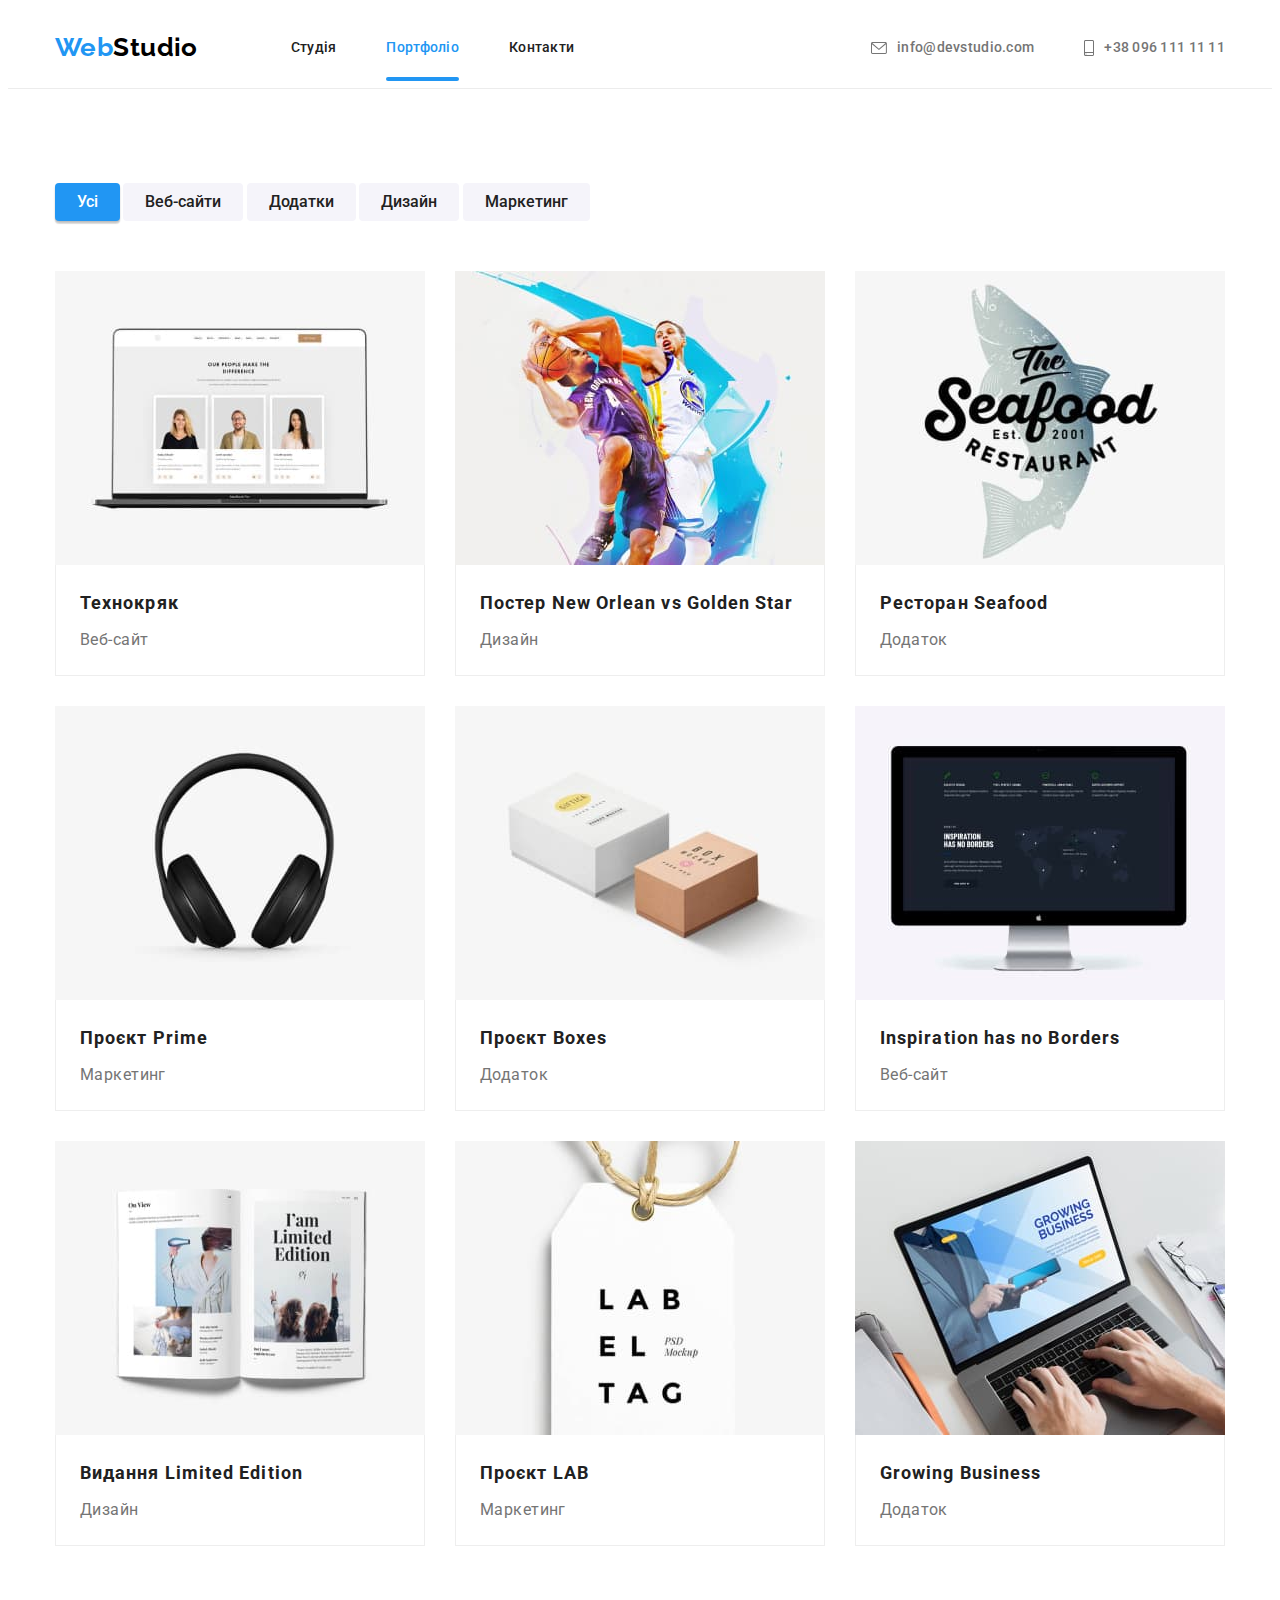
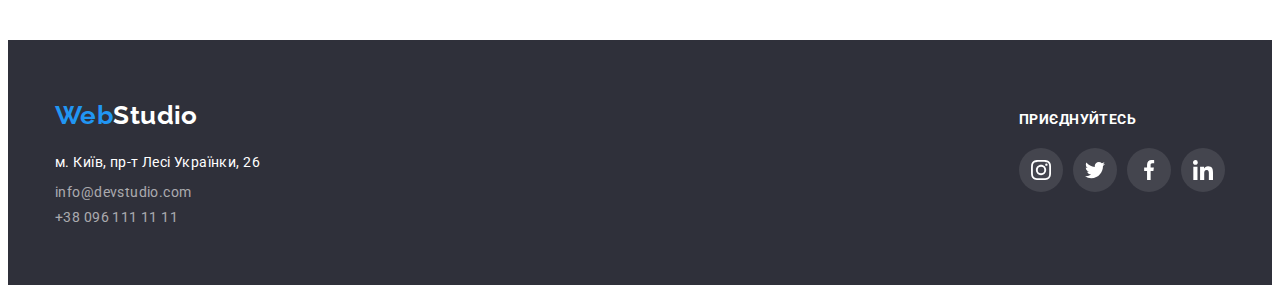
==== portfolio.html @ 9728b82c "створив репозиторій 7" ====
<!DOCTYPE html>
<html lang="uk">
  <head>
    <meta charset="UTF-8" />
    <meta http-equiv="X-UA-Compatible" content="IE=edge" />
    <meta name="viewport" content="width=device-width, initial-scale=1.0" />
    <title lang="en">WebStudio</title>

    <!-- font family -->

    <link rel="preconnect" href="https://fonts.googleapis.com" />
    <link rel="preconnect" href="https://fonts.gstatic.com" crossorigin />
    <link
      href="https://fonts.googleapis.com/css2?family=Raleway:wght@700&family=Roboto:wght@400;500;700;900&display=swap"
      rel="stylesheet"
    />

    <!-- modern-normalize.css -->

    <link
      rel="stylesheet"
      href="https://cdnjs.cloudflare.com/ajax/libs/modern-normalize/1.1.0/modern-normalize.min.css"
      integrity="sha512-wpPYUAdjBVSE4KJnH1VR1HeZfpl1ub8YT/NKx4PuQ5NmX2tKuGu6U/JRp5y+Y8XG2tV+wKQpNHVUX03MfMFn9Q=="
      crossorigin="anonymous"
      referrerpolicy="no-referrer"
    />

    <!-- styles css -->

    <link rel="stylesheet" href="./css/styles.css" />
  </head>
  <body>
    <!-- header -->

    <header class="header">
      <div class="container">
        <nav class="nav">
          <a class="link logo" lang="en" href="./index.html"
            ><span class="part-logo">Web</span>Studio</a
          >
          <ul class="list nav-list">
            <li class="nav-item">
              <a class="link nav-link" href="./index.html">Студія</a>
            </li>
            <li class="nav-item">
              <a class="link nav-link active" href="./portfolio.html"
                >Портфоліо</a
              >
            </li>
            <li class="nav-item">
              <a class="link nav-link" href="">Контакти</a>
            </li>
          </ul>
        </nav>
        <ul class="list header-list">
          <li class="header-item">
            <a
              class="link header-link"
              lang="en"
              href="mailto:info@devstudio.com"
            >
              <svg class="header-icon" width="16" height="12">
                <use href="./images/icons.svg#envelope"></use>
              </svg>
              info@devstudio.com</a
            >
          </li>
          <li class="header-item">
            <a class="link header-link" href="tel:+380961111111">
              <svg class="header-icon" width="10" height="16">
                <use href="./images/icons.svg#smartphone"></use>
              </svg>
              +38 096 111 11 11</a
            >
          </li>
        </ul>
      </div>
    </header>

    <!-- main -->

    <main class="portfolio-main">
      <!-- gallery-->

      <section class="gallery section">
        <div class="container">
          <h1 hidden class="visually-hidden">Портфоліо</h1>
          <ul class="list gallery-pagination">
            <li class="pagination-item">
              <button class="pagination-btn active" type="button">Усі</button>
            </li>
            <li class="pagination-item">
              <button class="pagination-btn" type="button">Веб-сайти</button>
            </li>
            <li class="pagination-item">
              <button class="pagination-btn" type="button">Додатки</button>
            </li>
            <li class="pagination-item">
              <button class="pagination-btn" type="button">Дизайн</button>
            </li>
            <li class="pagination-item">
              <button class="pagination-btn" type="button">Маркетинг</button>
            </li>
          </ul>

          <!-- gallery-list -->

          <ul class="list gallery-list">
            <li class="gallery-item">
              <a class="link gallery-link" href="">
                <div class="img-thumb">
                  <img
                    class="gallery-img"
                    src="./images/portfolio/texno.jpg"
                    alt="вімкнений ноутбук"
                    width="370"
                    height="295"
                  />
                  <p class="item-text-description">
                    Ресурс пропонує комплексні пропозиції з різним рівнем
                    функціоналу та сервісів. Все це дозволить відвідувачу
                    отримати вичерпні відомості про компанію чи приватну особу.
                  </p>
                </div>
                <div class="gallery-project-name">
                  <h2 class="gallery-title">Технокряк</h2>
                  <p class="gallery-text">Веб-сайт</p>
                </div>
              </a>
            </li>
            <li class="gallery-item">
              <a class="link gallery-link" href="">
                <div class="img-thumb">
                  <img
                    class="gallery-img"
                    src="./images/portfolio/poster.jpg"
                    alt="два баскетболісти борються за мяч"
                    width="370"
                    height="295"
                  />
                  <p class="item-text-description">
                    Ресурс пропонує комплексні пропозиції з різним рівнем
                    функціоналу та сервісів. Все це дозволить відвідувачу
                    отримати вичерпні відомості про компанію чи приватну особу.
                  </p>
                </div>
                <div class="gallery-project-name">
                  <h2 class="gallery-title">
                    Постер New Orlean vs Golden Star
                  </h2>
                  <p class="gallery-text">Дизайн</p>
                </div>
              </a>
            </li>
            <li class="gallery-item">
              <a class="link gallery-link" href="">
                <div class="img-thumb">
                  <img
                    class="gallery-img"
                    src="./images/portfolio/seafood.jpg"
                    alt="логотип рибного ресторану"
                    width="370"
                    height="295"
                  />
                  <p class="item-text-description">
                    Ресурс пропонує комплексні пропозиції з різним рівнем
                    функціоналу та сервісів. Все це дозволить відвідувачу
                    отримати вичерпні відомості про компанію чи приватну особу.
                  </p>
                </div>
                <div class="gallery-project-name">
                  <h2 class="gallery-title">Ресторан Seafood</h2>
                  <p class="gallery-text">Додаток</p>
                </div>
              </a>
            </li>
            <li class="gallery-item">
              <a class="link gallery-link" href="">
                <div class="img-thumb">
                  <img
                    class="gallery-img"
                    src="./images/portfolio/prime.jpg"
                    alt="чорні навушники"
                    width="370"
                    height="295"
                  />
                  <p class="item-text-description">
                    Ресурс пропонує комплексні пропозиції з різним рівнем
                    функціоналу та сервісів. Все це дозволить відвідувачу
                    отримати вичерпні відомості про компанію чи приватну особу.
                  </p>
                </div>
                <div class="gallery-project-name">
                  <h2 class="gallery-title">Проєкт Prime</h2>
                  <p class="gallery-text">Маркетинг</p>
                </div>
              </a>
            </li>
            <li class="gallery-item">
              <a class="link gallery-link" href=""
                ><div class="img-thumb">
                  <img
                    class="gallery-img"
                    src="./images/portfolio/boxes.jpg"
                    alt="дві картонні коробки білого та коричневого кольорів"
                    width="370"
                    height="295"
                  />
                  <p class="item-text-description">
                    Ресурс пропонує комплексні пропозиції з різним рівнем
                    функціоналу та сервісів. Все це дозволить відвідувачу
                    отримати вичерпні відомості про компанію чи приватну особу.
                  </p>
                </div>
                <div class="gallery-project-name">
                  <h2 class="gallery-title">Проєкт Boxes</h2>
                  <p class="gallery-text">Додаток</p>
                </div>
              </a>
            </li>
            <li class="gallery-item">
              <a class="link gallery-link" href="">
                <div class="img-thumb">
                  <img
                    class="gallery-img"
                    src="./images/portfolio/no-borders.jpg"
                    alt="великий компюторний монітор"
                    width="370"
                    height="295"
                  />
                  <p class="item-text-description">
                    Ресурс пропонує комплексні пропозиції з різним рівнем
                    функціоналу та сервісів. Все це дозволить відвідувачу
                    отримати вичерпні відомості про компанію чи приватну особу.
                  </p>
                </div>
                <div class="gallery-project-name">
                  <h2 class="gallery-title">Inspiration has no Borders</h2>
                  <p class="gallery-text">Веб-сайт</p>
                </div>
              </a>
            </li>
            <li class="gallery-item">
              <a class="link gallery-link" href="">
                <div class="img-thumb">
                  <img
                    class="gallery-img"
                    src="./images/portfolio/limited-edition.jpg"
                    alt="книга в розгорнутому виді"
                    width="370"
                    height="295"
                  />
                  <p class="item-text-description">
                    Ресурс пропонує комплексні пропозиції з різним рівнем
                    функціоналу та сервісів. Все це дозволить відвідувачу
                    отримати вичерпні відомості про компанію чи приватну особу.
                  </p>
                </div>
                <div class="gallery-project-name">
                  <h2 class="gallery-title">Видання Limited Edition</h2>
                  <p class="gallery-text">Дизайн</p>
                </div>
              </a>
            </li>
            <li class="gallery-item">
              <a class="link gallery-link" href="">
                <div class="img-thumb">
                  <img
                    class="gallery-img"
                    src="./images/portfolio/lab.jpg"
                    alt="бирка білого кольору з логотипом"
                    width="370"
                    height="295"
                  />
                  <p class="item-text-description">
                    Ресурс пропонує комплексні пропозиції з різним рівнем
                    функціоналу та сервісів. Все це дозволить відвідувачу
                    отримати вичерпні відомості про компанію чи приватну особу.
                  </p>
                </div>
                <div class="gallery-project-name">
                  <h2 class="gallery-title">Проєкт LAB</h2>
                  <p class="gallery-text">Маркетинг</p>
                </div>
              </a>
            </li>
            <li class="gallery-item">
              <a class="link gallery-link" href="">
                <div class="img-thumb">
                  <img
                    class="gallery-img"
                    src="./images/portfolio/growing-business.jpg"
                    alt="чоловік працює за ноубуком"
                    width="370"
                    height="295"
                  />
                  <p class="item-text-description">
                    Ресурс пропонує комплексні пропозиції з різним рівнем
                    функціоналу та сервісів. Все це дозволить відвідувачу
                    отримати вичерпні відомості про компанію чи приватну особу.
                  </p>
                </div>
                <div class="gallery-project-name">
                  <h2 class="gallery-title">Growing Business</h2>
                  <p class="gallery-text">Додаток</p>
                </div>
              </a>
            </li>
          </ul>
        </div>
      </section>
    </main>

    <!-- footer  -->

    <footer class="footer section">
      <div class="container footer-container">
        <div class="footer-left-side">
          <a class="link footer-logo" lang="en" href="./index.html"
            ><span class="part-logo">Web</span>Studio</a
          >
          <address class="footer-address">
            м. Київ, пр-т Лесі Українки, 26
          </address>
          <ul class="list footer-list">
            <li class="footer-item">
              <a
                class="link footer-link"
                lang="en"
                href="mailto:info@devstudio.com"
                >info@devstudio.com</a
              >
            </li>
            <li class="footer-item">
              <a class="link footer-link" href="tel:+380961111111"
                >+38 096 111 11 11</a
              >
            </li>
          </ul>
        </div>
        <div class="footer-right-side">
          <p class="footer-join-in">приєднуйтесь</p>
          <ul class="list footer-socials-list">
            <li class="footer-socials-item">
              <a
                class="link footer-socials-link"
                href="htpps://instagram.com"
                target="_blank"
                rel="noreferrer noopener"
                aria-label="Instagram"
              >
                <svg class="footer-socials-icon" width="20" height="20">
                  <use href="./images/icons.svg#instagram"></use>
                </svg>
              </a>
            </li>
            <li class="footer-socials-item">
              <a
                class="link footer-socials-link"
                href="https://twitter.com"
                target="_blank"
                rel="noreferrer noopener"
                aria-label="Twitter"
              >
                <svg class="footer-socials-icon" width="20" height="20">
                  <use href="./images/icons.svg#twitter"></use>
                </svg>
              </a>
            </li>
            <li class="footer-socials-item">
              <a
                class="link footer-socials-link"
                href="https://facebook.com"
                target="_blank"
                rel="noreferrer noopener"
                aria-label="Facebook"
              >
                <svg class="footer-socials-icon" width="20" height="20">
                  <use href="./images/icons.svg#facebook"></use>
                </svg>
              </a>
            </li>
            <li class="footer-socials-item">
              <a
                class="link footer-socials-link"
                href="https://linkedin.com"
                target="_blank"
                rel="noreferrer noopener"
                aria-label="Linkedin"
              >
                <svg class="footer-socials-icon" width="20" height="20">
                  <use href="./images/icons.svg#linkedin"></use>
                </svg>
              </a>
            </li>
          </ul>
        </div>
      </div>
    </footer>
  </body>
</html>
---- css/styles.css ----
:root {
  --accent-color: #2196f3;
  --primary-text-color: #757575;
  --secondary-text-color: #212121;
  --third-text-color: #ffffff;
  --transition-duration: 250ms cubic-bezier(0.4, 0, 0.2, 1);
}

body {
  font-family: "Roboto", sans-serif;
  font-size: 14px;
  color: var(--primary-text-color);
  background-color: var(--third-text-color);
  letter-spacing: 0.03em;
}

/* rest */
html {
  box-sizing: border-box;
}
*,
*::after,
*::before {
  box-sizing: inherit;
}

/* Стилі для обнулення верхніх відступів у елементів  Стили для обнуления */
h1,
h2,
h3,
h4,
h5,
h6,
p {
  margin: 0;
}

/* Класс для обнулення базових свойств у списків (ul) */
.list {
  list-style: none;
  padding-left: 0;
  margin: 0;
}

/* Клас для обнулення базових свойств у силок */
.link {
  text-decoration: none;
  color: inherit;
}

/* Властивості для коректного відображення картинок */
img {
  display: block;
  max-width: 100%;
  height: auto;
}

/* Властивості для обнулення курсива у address */

address {
  font-style: normal;
}

/* utils */
.container {
  width: 1200px;
  margin: 0 auto;
  padding-left: 15px;
  padding-right: 15px;
}

.section {
  padding-top: 94px;
  padding-bottom: 94px;
}

.visually-hidden {
  position: absolute;
  white-space: nowrap;
  width: 1px;
  height: 1px;
  overflow: hidden;
  border: 0;
  padding: 0;
  clip: rect(0 0 0 0);
  clip-path: inset(50%);
  margin: -1px;
}

/* header */
.header {
  border-bottom: 1px solid #ececec;
}

.header .container {
  display: flex;
  align-items: center;
}

.nav {
  display: flex;
  align-items: center;
  justify-content: center;
}

.logo {
  display: inline-block;
  padding-top: 24;
  padding-bottom: 25;
  margin-right: 93px;
  color: #000000;
  font-family: "Raleway";
  font-style: normal;
  font-weight: 700;
  font-size: 26px;
  line-height: 1.2;
}

.part-logo {
  color: var(--accent-color);
}

.nav {
  margin-right: auto;
}

.nav-list {
  display: flex;
  align-items: center;
  gap: 50px;
}

.nav-link {
  display: inline-block;
  padding-top: 32px;
  padding-bottom: 32px;

  color: var(--secondary-text-color);
  font-weight: 500;
  line-height: 1.14px;
  letter-spacing: 0.02em;

  transition: color var(--transition-duration);
}

.nav-link:hover,
.nav-link:focus {
  color: var(--accent-color);
}

.nav-item {
  position: relative;
}

.nav-link.active::after {
  content: "";
  position: absolute;

  bottom: 0;
  left: 0;

  width: 100%;
  height: 4px;

  background-color: var(--accent-color);
  border-radius: 2px;
}

.nav-link.active {
  color: var(--accent-color);
}

.header-list {
  display: inline-block;
  gap: 50px;
  display: flex;
  align-items: center;
}

.header-link {
  display: flex;
  align-items: center;
  gap: 10px;
  padding-top: 32px;
  padding-bottom: 32px;

  color: var(--primary-text-color);
  font-weight: 500;
  line-height: 1.14;
  letter-spacing: 0.02em;

  transition: color var(--transition-duration);
}

.header-link:hover,
.header-link:focus {
  color: var(--accent-color);
}

.header-icon {
  fill: currentColor;
}

/* hero */
.hero {
  max-width: 1600px;
  height: 600px;
  padding-top: 200px;
  padding-bottom: 200px;
  margin-left: auto;
  margin-right: auto;

  background-color: #2f303a;
  background-size: cover;
  background-repeat: no-repeat;
  background-position: center;
  background-image: linear-gradient(
      to right,
      rgba(47, 48, 58, 0.4),
      rgba(47, 48, 58, 0.4)
    ),
    url("../images/hero-img.jpg");
}

.hero-title {
  width: 696px;
  margin-left: auto;
  margin-right: auto;
  margin-bottom: 30px;

  color: var(--third-text-color);
  font-weight: 900;
  font-size: 44px;
  line-height: 1.36;
  text-align: center;
  letter-spacing: 0.06em;
  text-transform: uppercase;
}

.hero-btn {
  display: inline-block;
  min-width: 215;
  min-height: 50;
  padding: 10px 32px;
  margin-left: auto;
  margin-right: auto;

  display: flex;
  text-align: center;
  justify-content: center;

  font-size: 16px;
  line-height: 1.87;
  letter-spacing: 0.06em;

  color: var(--third-text-color);
  background-color: var(--accent-color);
  border-style: none;
  border-radius: 4px;
  cursor: pointer;

  transition: color var(--transition-duration),
    background-color var(--transition-duration);
}

.hero-btn:hover,
.hero-btn:focus {
  color: var(--accent-color);
  background-color: var(--third-text-color);
}

/* about */

.about-list {
  display: flex;
  justify-content: center;
  gap: 30px;
}

.about-item {
  width: calc((100% - 90px) / 4);
}

.about-icons {
  width: 270px;
  height: 120px;
  margin-bottom: 30px;

  display: flex;
  align-items: center;
  justify-content: center;

  background: #f5f4fa;
  border-radius: 4px;
}

.about-title {
  margin-bottom: 10px;
  color: var(--secondary-text-color);
  font-size: 14px;
  line-height: 1.36;
  text-transform: uppercase;
}

.about-text {
  line-height: 1.71;
}

/* features */

.features {
  padding-top: 0;
}

.section-title {
  margin-bottom: 50px;

  font-size: 36px;
  line-height: 1.16;
  text-align: center;
  color: var(--secondary-text-color);
}

.features-list {
  display: flex;
  flex-wrap: wrap;
  gap: 30px;
}

.features-item {
  position: relative;
  width: calc((100% - 60px) / 3);
}

.features-button {
  position: absolute;
  bottom: 0;
  left: 0;
  width: 100%;
  height: 70px;

  font-weight: 700;
  line-height: 1.14;
  text-align: center;
  text-transform: uppercase;

  color: var(--third-text-color);
  background: rgba(47, 48, 58, 0.8);
  border-style: none;
  cursor: pointer;
}

/* our team */

.team {
  background-color: #f5f4fa;
}

.team-list {
  display: flex;
  gap: 30px;
}

.team-item {
  width: calc((100% - 90px) / 4);
  background-color: var(--third-text-color);
  box-shadow: 0px 1px 3px #0000001f, 0px 1px 1px #00000024,
    0px 2px 1px #00000033;
  border-radius: 0px 0px 4px 4px;
}

.team-contact-wrapp {
  padding: 30px 0;
}

.team-name {
  margin-bottom: 10px;
  font-weight: 500;
  font-size: 16px;
  line-height: 1.18;
  text-align: center;
  color: var(--secondary-text-color);
}

.team-text {
  margin-bottom: 16px;

  font-size: 16px;
  line-height: 1.18;
  text-align: center;
}

.socials-list {
  display: flex;
  justify-content: center;
  gap: 10px;
}

.socials-link {
  width: 44px;
  height: 44px;

  display: flex;
  align-items: center;
  justify-content: center;

  border-radius: 50%;
  color: #afb1b8;

  transition: color var(--transition-duration),
    background-color var(--transition-duration);
}

.socials-link:hover,
.socials-link:focus {
  color: var(--third-text-color);
  background-color: var(--accent-color);
}

.socials-icon {
  fill: currentColor;
}

/* customers */

.customers-list {
  display: flex;
  justify-content: center;
  gap: 30px;
}

.customers-link {
  width: 170px;
  height: 92px;

  display: flex;
  align-items: center;
  justify-content: center;

  border: 1px solid #afb1b8;
  border-radius: 4px;
  color: #afb1b8;

  transition: color var(--transition-duration),
    border var(--transition-duration);
}

.customers-link:hover,
.customers-link:focus {
  color: var(--accent-color);
  border: 1px solid var(--accent-color);
}

.customers-icon {
  fill: currentColor;
}

/* footer */
.footer {
  padding-top: 60px;
  padding-bottom: 60px;
  background-color: #2f303a;
}

.footer-container {
  display: flex;
  align-items: baseline;
  justify-content: space-between;
}

.footer-logo {
  display: inline-block;
  margin-bottom: 20px;
  color: var(--third-text-color);
  font-family: "Raleway";
  font-style: normal;
  font-weight: 700;
  font-size: 26px;
  line-height: 1.2;
}

.footer-address {
  margin-bottom: 9px;
  line-height: 1.71;
  color: var(--third-text-color);
}

.footer-item:not(:last-child) {
  margin-bottom: 9px;
}

.footer-link {
  line-height: 1.71px;
  color: #ffffff99;
  transition: color var(--transition-duration);
}

.footer-link:hover,
.footer-link:focus {
  color: var(--accent-color);
}

.footer-join-in {
  margin-bottom: 20px;
  font-weight: 700;
  line-height: 1.14;
  text-transform: uppercase;
  color: var(--third-text-color);
}

.footer-socials-list {
  display: flex;
  gap: 10px;
}

.footer-socials-link {
  display: flex;
  align-items: center;
  justify-content: center;
  width: 44px;
  height: 44px;
  border-radius: 50%;
  background-color: #ffffff1a;
  color: var(--third-text-color);

  transition: background-color var(--transition-duration);
}

.footer-socials-link:hover,
.footer-socials-link:focus {
  background-color: var(--accent-color);
}

.footer-socials-icon {
  fill: currentColor;
}

.sing-up-title {
  display: block;
  margin-bottom: 20px;

  font-weight: 700;
  line-height: 1.14;
  text-transform: uppercase;
  color: var(--third-text-color);
}

.sing-up-group {
  display: flex;
  gap: 12px;
}

.sing-up-input {
  width: 358px;
  height: 50px;
  padding: 16px 15px;

  outline: transparent;
  color: var(--third-text-color);
  background-color: #2f303a;
  border: 1px solid rgba(255, 255, 255, 0.3);
  filter: drop-shadow(0px 4px 4px rgba(0, 0, 0, 0.15));
  border-radius: 4px;
}

.sing-up-input::placeholder {
  font-size: 16px;
  line-height: 1.25;
  color: rgba(255, 255, 255, 0.6);
}

.sing-up-btn {
  min-width: 200px;
  min-height: 50px;
  padding: 10px 28px;

  display: flex;
  align-items: center;
  justify-content: center;
  gap: 10px;

  font-weight: 700;
  font-size: 16px;
  line-height: 1.88;
  letter-spacing: 0.06em;
  color: var(--third-text-color);
  background-color: var(--accent-color);

  border-style: none;
  box-shadow: 0px 4px 4px rgba(0, 0, 0, 0.15);
  border-radius: 4px;
  cursor: pointer;

  transition: color var(--transition-duration),
    background-color var(--transition-duration);
}

.sing-up-btn:hover,
.sing-up-btn:focus {
  color: var(--accent-color);
  background-color: var(--third-text-color);
}

.sing-up-icon {
  fill: currentColor;
}
/* backdrop-modal */

.backdrop {
  position: fixed;
  top: 0;
  left: 0;
  width: 100%;
  height: 100%;
  background-color: rgba(0, 0, 0, 0.5);
  opacity: 1;
  transition: opacity var(--transition-duration),
    visibility var(--transition-duration);
}

.backdrop.is-hidden {
  opacity: 0;
  pointer-events: none;
  visibility: hidden;
}

.backdrop.is-hidden .modal {
  transform: translate(-50%, -50%) scale(0.8);
  transition: transform var(--transition-duration);
}

.modal {
  position: absolute;

  top: 50%;
  left: 50%;

  min-width: 528px;
  min-height: 581px;
  transform: translate(-50%, -50%);
  padding: 40px;

  background-color: var(--third-text-color);
  box-shadow: 0px 1px 3px rgba(0, 0, 0, 0.12), 0px 1px 1px rgba(0, 0, 0, 0.14),
    0px 2px 1px rgba(0, 0, 0, 0.2);
  border-radius: 4px;

  transform: translate(-50%, -50%) scale(1);
  transition: transform var(--transition-duration),
    box-shadow var(--transition-duration);
}

.modal-btn-close {
  position: absolute;
  top: 8px;
  right: 8px;
  width: 30px;
  height: 30px;
  padding: 0;

  display: flex;
  align-items: center;
  justify-content: center;

  background: transparent;
  color: #000000;
  border-style: none;
  border: 1px solid rgba(0, 0, 0, 0.1);
  border-radius: 50%;
  cursor: pointer;
  transition: color var(--transition-duration);
}

.modal-btn-close:hover,
.modal-btn-close:focus {
  color: var(--accent-color);
}

.svg-vector {
  fill: currentColor;
}

.order-service-title {
  display: block;
  margin-bottom: 12px;

  font-weight: 700;
  font-size: 20px;
  line-height: 1.15;
  text-align: center;
  color: var(--secondary-text-color);
}

.order-service-group {
  display: flex;
  flex-direction: column;
  gap: 10px;
  margin-bottom: 20px;
}

.order-service-label:last-child {
  margin-bottom: 0;
}

.order-servise-name {
  display: block;
  margin-bottom: 4px;

  font-size: 12px;
  line-height: 1.16;
  letter-spacing: 0.01em;
}

.order-service-input {
  width: 100%;
  height: 40px;

  padding-left: 42px;
  padding-right: 42px;
  outline: transparent;
  border: 1px solid rgba(33, 33, 33, 0.2);
  border-radius: 4px;
  cursor: pointer;
  transition: border-color var(--transition-duration);
}

.order-service-input:focus {
  border: 1px solid var(--accent-color);
}

.order-service-input:focus + .order-service-svg {
  fill: var(--accent-color);
}

.order-servise-box {
  position: relative;
}

.order-service-svg {
  position: absolute;
  top: 11px;
  left: 12px;
  transition: fill var(--transition-duration);
}

.order-servise-comment {
  display: block;
  resize: none;
  width: 100%;
  height: 120px;
  font-size: 12px;

  outline: transparent;
  padding: 12px 16px;
  border: 1px solid rgba(33, 33, 33, 0.2);
  border-radius: 4px;
  transition: border-color var(--transition-duration);
}

.order-servise-comment::placeholder {
  font-style: normal;
  font-weight: 400;
  font-size: 12px;
  line-height: 1.16;
  letter-spacing: 0.01em;
  color: #75757580;
}

.order-servise-comment:focus {
  border: 1px solid var(--accent-color);
}

.terms-contract {
  display: flex;
  align-items: center;
  justify-content: center;
  gap: 8px;

  margin-bottom: 30px;
}

.icon-checked {
  opacity: 0;
  transition: opacity var(--transition-duration);
}

.icon-unchecked {
  opacity: 1;
  transition: opacity var(--transition-duration);
}

.terms-policy:checked + .terms-contract-icon .icon-checked {
  opacity: 1;
}

.terms-policy:checked + .terms-contract-icon .icon-unchecked {
  opacity: 0;
}

.terms-policy-span {
  display: block;
  user-select: none;
  line-height: 1.71;
}

.terms-policy-link {
  color: var(--accent-color);
  text-decoration-line: underline;
}

.modal-btn-send {
  min-width: 200px;
  min-height: 50px;
  margin-right: auto;
  margin-left: auto;
  padding: 10px 52px;

  display: flex;
  align-items: center;
  justify-content: center;

  font-weight: 700;
  font-size: 16px;
  line-height: 1.88;
  letter-spacing: 0.06em;

  color: var(--third-text-color);
  background-color: var(--accent-color);

  border-style: none;
  box-shadow: 0px 4px 4px rgba(0, 0, 0, 0.15);
  border-radius: 4px;
  cursor: pointer;

  transition: color var(--transition-duration),
    background-color var(--transition-duration);
}

.modal-btn-send:hover,
.modal-btn-send:focus {
  color: var(--accent-color);
  background-color: var(--third-text-color);
}
/* portfolio */

/* gallery */

.gallery-pagination {
  display: block;
  align-items: center;
  justify-content: center;
  margin-bottom: 50px;
  gap: 8px;
}

.pagination-item {
  display: inline-block;
}

.pagination-btn {
  font-family: inherit;
  background-color: #f5f4fa;
  padding: 6px 22px;

  font-weight: 500;
  font-size: 16px;
  line-height: 1.62;
  text-align: center;
  color: var(--secondary-text-color);

  border-style: none;
  border-radius: 4px;
  cursor: pointer;

  transition: color var(--transition-duration),
    background-color var(--transition-duration),
    box-shadow var(--transition-duration);
}

.pagination-btn:hover,
.pagination-btn:focus {
  color: var(--third-text-color);
  background-color: var(--accent-color);
  box-shadow: 0px 3px 1px rgba(0, 0, 0, 0.1), 0px 1px 2px rgba(0, 0, 0, 0.08),
    0px 2px 2px rgba(0, 0, 0, 0.12);
}

.pagination-btn.active {
  color: var(--third-text-color);
  background-color: var(--accent-color);
  box-shadow: 0px 3px 1px rgba(0, 0, 0, 0.1), 0px 1px 2px rgba(0, 0, 0, 0.08),
    0px 2px 2px rgba(0, 0, 0, 0.12);
}

.gallery-list {
  display: flex;
  flex-wrap: wrap;
  gap: 30px;
}

.gallery-item {
  width: calc((100% - 60px) / 3);
  transition: box-shadow var(--transition-duration);
}

.gallery-item:hover,
.gallery-item:focus {
  box-shadow: 0px 1px 1px rgba(0, 0, 0, 0.12), 0px 4px 4px rgba(0, 0, 0, 0.06),
    1px 4px 6px rgba(0, 0, 0, 0.16);
}

.gallery-item:hover .item-text-description,
.gallery-item:focus .item-text-description {
  opacity: 1;
  transform: translateY(0);
}

.img-thumb {
  position: relative;
  overflow: hidden;
}

.item-text-description {
  position: absolute;
  top: 0;
  left: 0;
  padding: 63px 24px;
  opacity: 0;
  font-size: 18px;
  line-height: 1.56;
  color: var(--third-text-color);
  background-color: rgba(33, 150, 243, 0.9);
  transform: translateY(100%);
  transition: var(--transition-duration);
}

.gallery-project-name {
  padding: 20px 24px;
  border-left: 1px solid #eeeeee;
  border-right: 1px solid #eeeeee;
  border-bottom: 1px solid #eeeeee;
}

.gallery-title {
  margin-bottom: 4px;
  font-size: 18px;
  line-height: 2;
  letter-spacing: 0.06em;
  color: var(--secondary-text-color);
}

.gallery-text {
  font-size: 16px;
  line-height: 1.87;
}
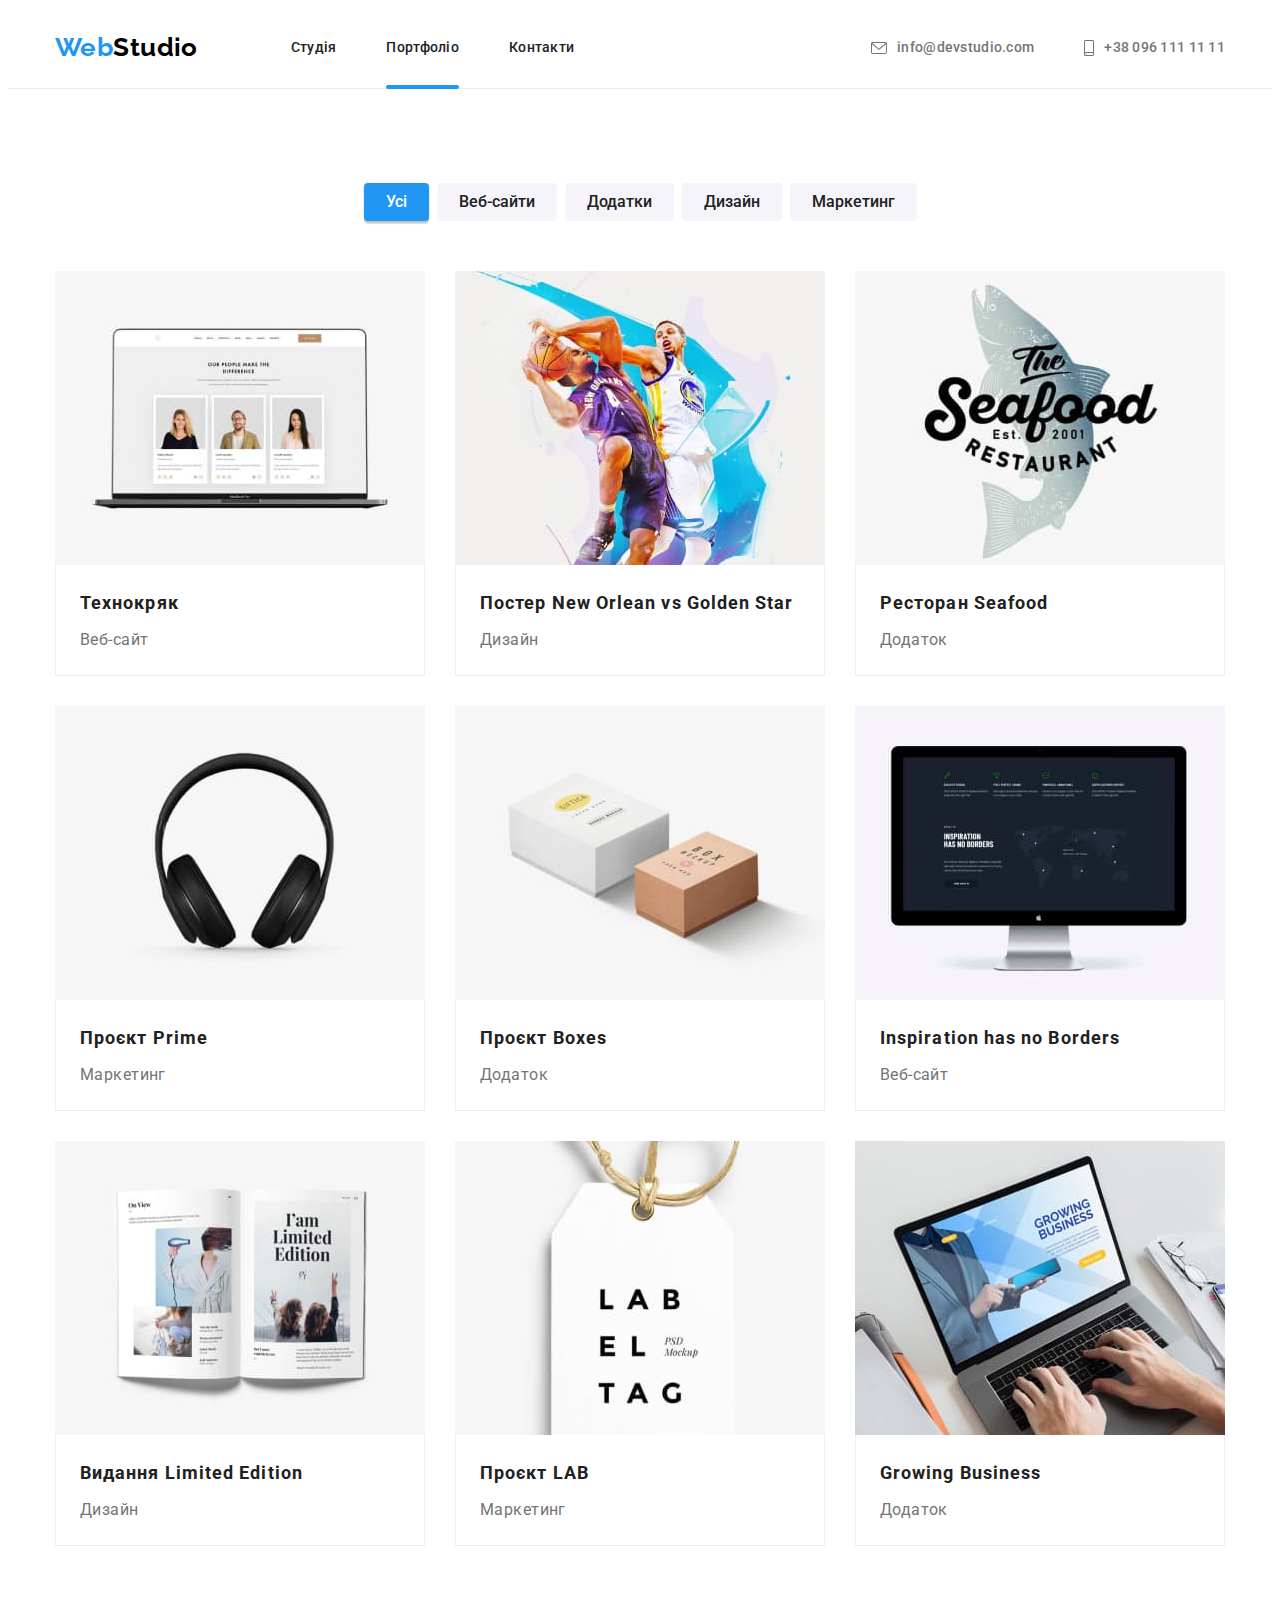
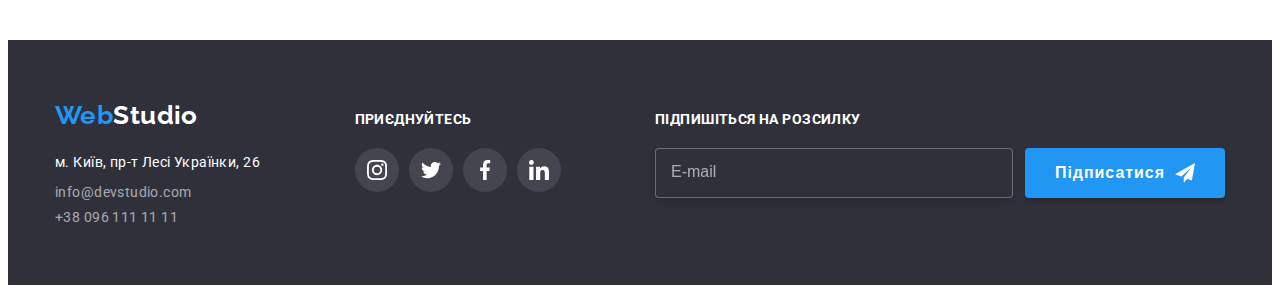
==== commit 06631a3c: "використав систему ВЕМ для html сторінки" ====
--- a/portfolio.html
+++ b/portfolio.html
@@ -33,41 +33,44 @@
     <!-- header -->
 
     <header class="header">
-      <div class="container">
+      <div class="header__container container">
         <nav class="nav">
-          <a class="link logo" lang="en" href="./index.html"
-            ><span class="part-logo">Web</span>Studio</a
+          <a class="logo header__logo link" lang="en" href="./index.html"
+            >Web<span class="logo__dark">Studio</span></a
           >
-          <ul class="list nav-list">
-            <li class="nav-item">
-              <a class="link nav-link" href="./index.html">Студія</a>
-            </li>
-            <li class="nav-item">
-              <a class="link nav-link active" href="./portfolio.html"
+          <ul class="nav__list list">
+            <li class="nav__item">
+              <a class="nav__link link" href="./index.html">Студія</a>
+            </li>
+            <li class="nav__item">
+              <a
+                class="nav__link nav__link--active link"
+                href="./portfolio.html"
                 >Портфоліо</a
               >
             </li>
-            <li class="nav-item">
-              <a class="link nav-link" href="">Контакти</a>
+            <li class="nav__item">
+              <a class="nav__link link" href="">Контакти</a>
             </li>
           </ul>
         </nav>
-        <ul class="list header-list">
-          <li class="header-item">
+
+        <ul class="header__list list">
+          <li class="header__item">
             <a
-              class="link header-link"
+              class="header__link link"
               lang="en"
               href="mailto:info@devstudio.com"
             >
-              <svg class="header-icon" width="16" height="12">
+              <svg class="header__icon" width="16" height="12">
                 <use href="./images/icons.svg#envelope"></use>
               </svg>
               info@devstudio.com</a
             >
           </li>
-          <li class="header-item">
-            <a class="link header-link" href="tel:+380961111111">
-              <svg class="header-icon" width="10" height="16">
+          <li class="header__item">
+            <a class="header__link link" href="tel:+380961111111">
+              <svg class="header__icon" width="10" height="16">
                 <use href="./images/icons.svg#smartphone"></use>
               </svg>
               +38 096 111 11 11</a
@@ -316,8 +319,8 @@
     <footer class="footer section">
       <div class="container footer-container">
         <div class="footer-left-side">
-          <a class="link footer-logo" lang="en" href="./index.html"
-            ><span class="part-logo">Web</span>Studio</a
+          <a class="logo footer__logo link" lang="en" href="./index.html"
+            >Web<span class="logo__light">Studio</span></a
           >
           <address class="footer-address">
             м. Київ, пр-т Лесі Українки, 26
@@ -395,6 +398,24 @@
             </li>
           </ul>
         </div>
+
+        <form name="sing-up-form">
+          <strong class="sing-up-title">Підпишіться на розсилку</strong>
+          <label class="sing-up-group">
+            <input
+              class="sing-up-input"
+              type="email"
+              name="email"
+              placeholder="E-mail"
+            />
+            <button class="sing-up-btn" type="submit">
+              Підписатися
+              <svg class="sing-up-icon" width="20" height="20">
+                <use href="./images/icons.svg#airplane-send"></use>
+              </svg>
+            </button>
+          </label>
+        </form>
       </div>
     </footer>
   </body>
--- a/css/styles.css
+++ b/css/styles.css
@@ -62,16 +62,26 @@
 }
 
 /* utils */
+
+.section {
+  padding-top: 94px;
+  padding-bottom: 94px;
+}
+
+.section__title {
+  margin-bottom: 50px;
+
+  font-size: 36px;
+  line-height: 1.16;
+  text-align: center;
+  color: var(--secondary-text-color);
+}
+
 .container {
   width: 1200px;
   margin: 0 auto;
   padding-left: 15px;
   padding-right: 15px;
-}
-
-.section {
-  padding-top: 94px;
-  padding-bottom: 94px;
 }
 
 .visually-hidden {
@@ -87,28 +97,11 @@
   margin: -1px;
 }
 
-/* header */
-.header {
-  border-bottom: 1px solid #ececec;
-}
-
-.header .container {
-  display: flex;
-  align-items: center;
-}
-
-.nav {
-  display: flex;
-  align-items: center;
-  justify-content: center;
-}
+/* logo */
 
 .logo {
   display: inline-block;
-  padding-top: 24;
-  padding-bottom: 25;
-  margin-right: 93px;
-  color: #000000;
+  color: var(--accent-color);
   font-family: "Raleway";
   font-style: normal;
   font-weight: 700;
@@ -116,68 +109,43 @@
   line-height: 1.2;
 }
 
-.part-logo {
-  color: var(--accent-color);
-}
-
-.nav {
-  margin-right: auto;
-}
-
-.nav-list {
-  display: flex;
-  align-items: center;
-  gap: 50px;
-}
-
-.nav-link {
-  display: inline-block;
-  padding-top: 32px;
-  padding-bottom: 32px;
-
-  color: var(--secondary-text-color);
-  font-weight: 500;
-  line-height: 1.14px;
-  letter-spacing: 0.02em;
-
-  transition: color var(--transition-duration);
-}
-
-.nav-link:hover,
-.nav-link:focus {
-  color: var(--accent-color);
-}
-
-.nav-item {
-  position: relative;
-}
-
-.nav-link.active::after {
-  content: "";
-  position: absolute;
-
-  bottom: 0;
-  left: 0;
-
-  width: 100%;
-  height: 4px;
-
-  background-color: var(--accent-color);
-  border-radius: 2px;
-}
-
-.nav-link.active {
-  color: var(--accent-color);
-}
-
-.header-list {
+.logo__dark {
+  color: #000000;
+}
+
+.logo__light {
+  color: var(--third-text-color);
+}
+
+.header__logo {
+  padding-top: 24;
+  padding-bottom: 25;
+  margin-right: 93px;
+}
+
+.footer__logo {
+  margin-bottom: 20px;
+}
+
+/* header */
+
+.header {
+  border-bottom: 1px solid #ececec;
+}
+
+.header__container {
+  display: flex;
+  align-items: center;
+}
+
+.header__list {
   display: inline-block;
   gap: 50px;
   display: flex;
   align-items: center;
 }
 
-.header-link {
+.header__link {
   display: flex;
   align-items: center;
   gap: 10px;
@@ -192,16 +160,68 @@
   transition: color var(--transition-duration);
 }
 
-.header-link:hover,
-.header-link:focus {
+.header__link:hover,
+.header__link:focus {
   color: var(--accent-color);
 }
 
-.header-icon {
+.header__icon {
   fill: currentColor;
 }
 
+/* nav */
+
+.nav {
+  display: flex;
+  align-items: center;
+  justify-content: center;
+  margin-right: auto;
+}
+
+.nav__list {
+  display: flex;
+  align-items: center;
+  gap: 50px;
+}
+
+.nav__link {
+  display: inline-block;
+  padding-top: 32px;
+  padding-bottom: 32px;
+
+  color: var(--secondary-text-color);
+  font-weight: 500;
+  line-height: 1.14;
+  letter-spacing: 0.02em;
+
+  transition: color var(--transition-duration);
+}
+
+.nav__link:hover,
+.nav__link:focus {
+  color: var(--accent-color);
+}
+
+.nav__item {
+  position: relative;
+}
+
+.nav__link--active::after {
+  content: "";
+  position: absolute;
+
+  bottom: -1.5%;
+  left: 0;
+
+  width: 100%;
+  height: 4px;
+
+  background-color: var(--accent-color);
+  border-radius: 2px;
+}
+
 /* hero */
+
 .hero {
   max-width: 1600px;
   height: 600px;
@@ -312,27 +332,18 @@
   padding-top: 0;
 }
 
-.section-title {
-  margin-bottom: 50px;
-
-  font-size: 36px;
-  line-height: 1.16;
-  text-align: center;
-  color: var(--secondary-text-color);
-}
-
-.features-list {
+.features__list {
   display: flex;
   flex-wrap: wrap;
   gap: 30px;
 }
 
-.features-item {
+.features__item {
   position: relative;
   width: calc((100% - 60px) / 3);
 }
 
-.features-button {
+.features__button {
   position: absolute;
   bottom: 0;
   left: 0;
@@ -356,12 +367,12 @@
   background-color: #f5f4fa;
 }
 
-.team-list {
+.team__list {
   display: flex;
   gap: 30px;
 }
 
-.team-item {
+.team__item {
   width: calc((100% - 90px) / 4);
   background-color: var(--third-text-color);
   box-shadow: 0px 1px 3px #0000001f, 0px 1px 1px #00000024,
@@ -369,11 +380,11 @@
   border-radius: 0px 0px 4px 4px;
 }
 
-.team-contact-wrapp {
+.team__meta {
   padding: 30px 0;
 }
 
-.team-name {
+.team__name {
   margin-bottom: 10px;
   font-weight: 500;
   font-size: 16px;
@@ -382,7 +393,7 @@
   color: var(--secondary-text-color);
 }
 
-.team-text {
+.team__description {
   margin-bottom: 16px;
 
   font-size: 16px;
@@ -390,13 +401,15 @@
   text-align: center;
 }
 
-.socials-list {
+/* socials-list */
+
+.socials__list {
   display: flex;
   justify-content: center;
   gap: 10px;
 }
 
-.socials-link {
+.socials__link {
   width: 44px;
   height: 44px;
 
@@ -411,25 +424,25 @@
     background-color var(--transition-duration);
 }
 
-.socials-link:hover,
-.socials-link:focus {
+.socials__link:hover,
+.socials__link:focus {
   color: var(--third-text-color);
   background-color: var(--accent-color);
 }
 
-.socials-icon {
+.socials__icon {
   fill: currentColor;
 }
 
 /* customers */
 
-.customers-list {
+.customers__list {
   display: flex;
   justify-content: center;
   gap: 30px;
 }
 
-.customers-link {
+.customers__link {
   width: 170px;
   height: 92px;
 
@@ -445,13 +458,13 @@
     border var(--transition-duration);
 }
 
-.customers-link:hover,
-.customers-link:focus {
+.customers__link:hover,
+.customers__link:focus {
   color: var(--accent-color);
   border: 1px solid var(--accent-color);
 }
 
-.customers-icon {
+.customers__icon {
   fill: currentColor;
 }
 
@@ -466,17 +479,6 @@
   display: flex;
   align-items: baseline;
   justify-content: space-between;
-}
-
-.footer-logo {
-  display: inline-block;
-  margin-bottom: 20px;
-  color: var(--third-text-color);
-  font-family: "Raleway";
-  font-style: normal;
-  font-weight: 700;
-  font-size: 26px;
-  line-height: 1.2;
 }
 
 .footer-address {
@@ -846,7 +848,7 @@
 /* gallery */
 
 .gallery-pagination {
-  display: block;
+  display: flex;
   align-items: center;
   justify-content: center;
   margin-bottom: 50px;
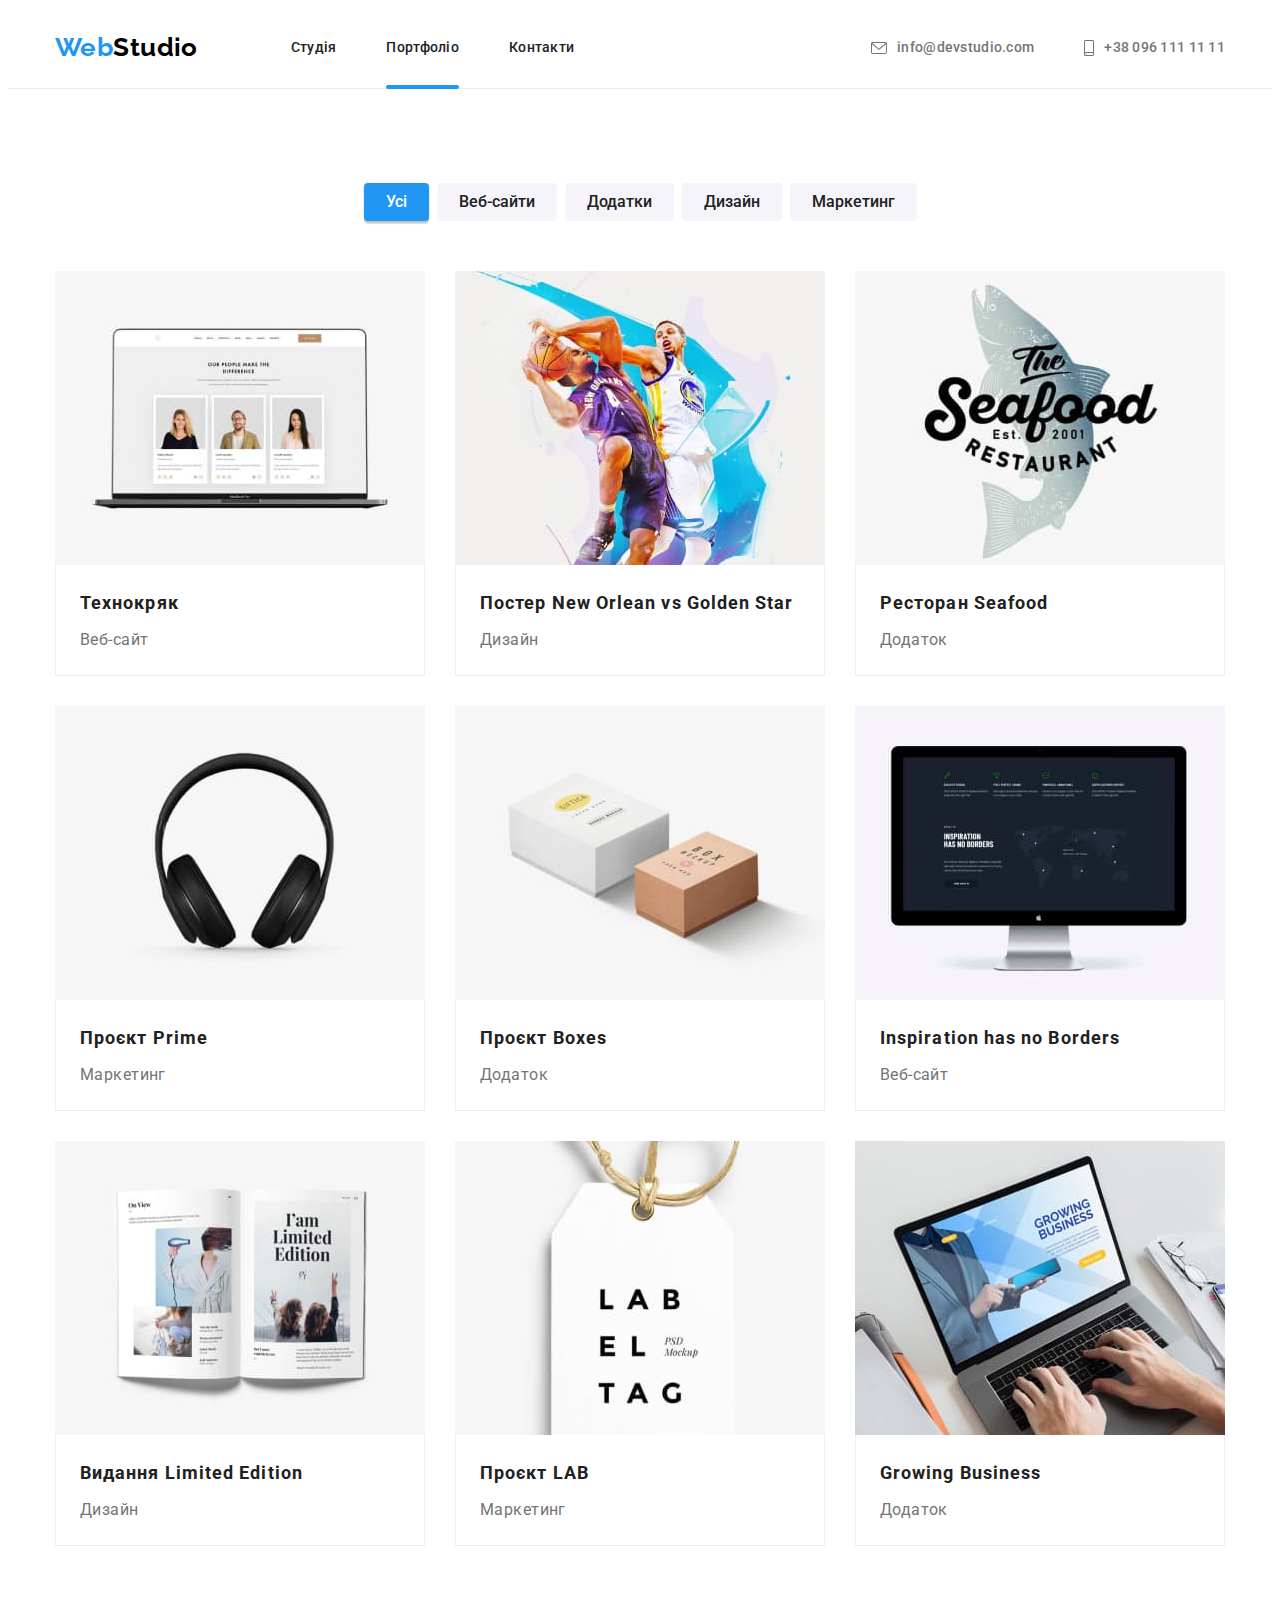
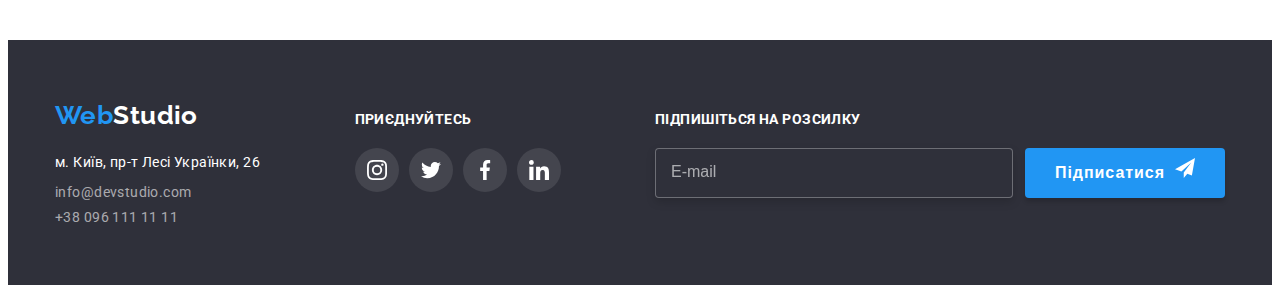
==== commit 08cfc5e0: "виконав дз 7" ====
--- a/portfolio.html
+++ b/portfolio.html
@@ -27,7 +27,7 @@
 
     <!-- styles css -->
 
-    <link rel="stylesheet" href="./css/styles.css" />
+    <link rel="stylesheet" href="./css/main.min.css" />
   </head>
   <body>
     <!-- header -->
@@ -55,22 +55,22 @@
           </ul>
         </nav>
 
-        <ul class="header__list list">
-          <li class="header__item">
+        <ul class="contacs__list list">
+          <li class="contacs__item">
             <a
-              class="header__link link"
+              class="contacs__link link"
               lang="en"
               href="mailto:info@devstudio.com"
             >
-              <svg class="header__icon" width="16" height="12">
+              <svg class="contacs__icon" width="16" height="12">
                 <use href="./images/icons.svg#envelope"></use>
               </svg>
               info@devstudio.com</a
             >
           </li>
-          <li class="header__item">
-            <a class="header__link link" href="tel:+380961111111">
-              <svg class="header__icon" width="10" height="16">
+          <li class="contacs__item">
+            <a class="contacs__link link" href="tel:+380961111111">
+              <svg class="contacs__icon" width="10" height="16">
                 <use href="./images/icons.svg#smartphone"></use>
               </svg>
               +38 096 111 11 11</a
@@ -82,230 +82,233 @@
 
     <!-- main -->
 
-    <main class="portfolio-main">
+    <main>
       <!-- gallery-->
 
       <section class="gallery section">
         <div class="container">
           <h1 hidden class="visually-hidden">Портфоліо</h1>
-          <ul class="list gallery-pagination">
-            <li class="pagination-item">
-              <button class="pagination-btn active" type="button">Усі</button>
-            </li>
-            <li class="pagination-item">
-              <button class="pagination-btn" type="button">Веб-сайти</button>
-            </li>
-            <li class="pagination-item">
-              <button class="pagination-btn" type="button">Додатки</button>
-            </li>
-            <li class="pagination-item">
-              <button class="pagination-btn" type="button">Дизайн</button>
-            </li>
-            <li class="pagination-item">
-              <button class="pagination-btn" type="button">Маркетинг</button>
+
+          <ul class="pagination__list list">
+            <li class="pagination__item">
+              <button class="pagination__btn pagination__active" type="button">
+                Усі
+              </button>
+            </li>
+            <li class="pagination__item">
+              <button class="pagination__btn" type="button">Веб-сайти</button>
+            </li>
+            <li class="pagination__item">
+              <button class="pagination__btn" type="button">Додатки</button>
+            </li>
+            <li class="pagination__item">
+              <button class="pagination__btn" type="button">Дизайн</button>
+            </li>
+            <li class="pagination__item">
+              <button class="pagination__btn" type="button">Маркетинг</button>
             </li>
           </ul>
 
           <!-- gallery-list -->
 
-          <ul class="list gallery-list">
-            <li class="gallery-item">
-              <a class="link gallery-link" href="">
-                <div class="img-thumb">
-                  <img
-                    class="gallery-img"
+          <ul class="gallery__list list">
+            <li class="gallery__item">
+              <a class="gallery__link link" href="">
+                <div class="gallery__thumb">
+                  <img
+                    class="gallery__img"
                     src="./images/portfolio/texno.jpg"
                     alt="вімкнений ноутбук"
                     width="370"
                     height="295"
                   />
-                  <p class="item-text-description">
-                    Ресурс пропонує комплексні пропозиції з різним рівнем
-                    функціоналу та сервісів. Все це дозволить відвідувачу
-                    отримати вичерпні відомості про компанію чи приватну особу.
-                  </p>
-                </div>
-                <div class="gallery-project-name">
-                  <h2 class="gallery-title">Технокряк</h2>
-                  <p class="gallery-text">Веб-сайт</p>
-                </div>
-              </a>
-            </li>
-            <li class="gallery-item">
-              <a class="link gallery-link" href="">
-                <div class="img-thumb">
-                  <img
-                    class="gallery-img"
+                  <p class="gallery__description">
+                    Ресурс пропонує комплексні пропозиції з різним рівнем
+                    функціоналу та сервісів. Все це дозволить відвідувачу
+                    отримати вичерпні відомості про компанію чи приватну особу.
+                  </p>
+                </div>
+                <div class="gallery__name">
+                  <h2 class="gallery__title">Технокряк</h2>
+                  <p class="gallery__text">Веб-сайт</p>
+                </div>
+              </a>
+            </li>
+            <li class="gallery__item">
+              <a class="gallery__link link" href="">
+                <div class="gallery__thumb">
+                  <img
+                    class="gallery__img"
                     src="./images/portfolio/poster.jpg"
                     alt="два баскетболісти борються за мяч"
                     width="370"
                     height="295"
                   />
-                  <p class="item-text-description">
-                    Ресурс пропонує комплексні пропозиції з різним рівнем
-                    функціоналу та сервісів. Все це дозволить відвідувачу
-                    отримати вичерпні відомості про компанію чи приватну особу.
-                  </p>
-                </div>
-                <div class="gallery-project-name">
-                  <h2 class="gallery-title">
+                  <p class="gallery__description">
+                    Ресурс пропонує комплексні пропозиції з різним рівнем
+                    функціоналу та сервісів. Все це дозволить відвідувачу
+                    отримати вичерпні відомості про компанію чи приватну особу.
+                  </p>
+                </div>
+                <div class="gallery__name">
+                  <h2 class="gallery__title">
                     Постер New Orlean vs Golden Star
                   </h2>
-                  <p class="gallery-text">Дизайн</p>
-                </div>
-              </a>
-            </li>
-            <li class="gallery-item">
-              <a class="link gallery-link" href="">
-                <div class="img-thumb">
-                  <img
-                    class="gallery-img"
+                  <p class="gallery__text">Дизайн</p>
+                </div>
+              </a>
+            </li>
+            <li class="gallery__item">
+              <a class="gallery__link link" href="">
+                <div class="gallery__thumb">
+                  <img
+                    class="gallery__img"
                     src="./images/portfolio/seafood.jpg"
                     alt="логотип рибного ресторану"
                     width="370"
                     height="295"
                   />
-                  <p class="item-text-description">
-                    Ресурс пропонує комплексні пропозиції з різним рівнем
-                    функціоналу та сервісів. Все це дозволить відвідувачу
-                    отримати вичерпні відомості про компанію чи приватну особу.
-                  </p>
-                </div>
-                <div class="gallery-project-name">
-                  <h2 class="gallery-title">Ресторан Seafood</h2>
-                  <p class="gallery-text">Додаток</p>
-                </div>
-              </a>
-            </li>
-            <li class="gallery-item">
-              <a class="link gallery-link" href="">
-                <div class="img-thumb">
-                  <img
-                    class="gallery-img"
+                  <p class="gallery__description">
+                    Ресурс пропонує комплексні пропозиції з різним рівнем
+                    функціоналу та сервісів. Все це дозволить відвідувачу
+                    отримати вичерпні відомості про компанію чи приватну особу.
+                  </p>
+                </div>
+                <div class="gallery__name">
+                  <h2 class="gallery__title">Ресторан Seafood</h2>
+                  <p class="gallery__text">Додаток</p>
+                </div>
+              </a>
+            </li>
+            <li class="gallery__item">
+              <a class="gallery__link link" href="">
+                <div class="gallery__thumb">
+                  <img
+                    class="gallery__img"
                     src="./images/portfolio/prime.jpg"
                     alt="чорні навушники"
                     width="370"
                     height="295"
                   />
-                  <p class="item-text-description">
-                    Ресурс пропонує комплексні пропозиції з різним рівнем
-                    функціоналу та сервісів. Все це дозволить відвідувачу
-                    отримати вичерпні відомості про компанію чи приватну особу.
-                  </p>
-                </div>
-                <div class="gallery-project-name">
-                  <h2 class="gallery-title">Проєкт Prime</h2>
-                  <p class="gallery-text">Маркетинг</p>
-                </div>
-              </a>
-            </li>
-            <li class="gallery-item">
-              <a class="link gallery-link" href=""
-                ><div class="img-thumb">
-                  <img
-                    class="gallery-img"
+                  <p class="gallery__description">
+                    Ресурс пропонує комплексні пропозиції з різним рівнем
+                    функціоналу та сервісів. Все це дозволить відвідувачу
+                    отримати вичерпні відомості про компанію чи приватну особу.
+                  </p>
+                </div>
+                <div class="gallery__name">
+                  <h2 class="gallery__title">Проєкт Prime</h2>
+                  <p class="gallery__text">Маркетинг</p>
+                </div>
+              </a>
+            </li>
+            <li class="gallery__item">
+              <a class="gallery__link link" href=""
+                ><div class="gallery__thumb">
+                  <img
+                    class="gallery__img"
                     src="./images/portfolio/boxes.jpg"
                     alt="дві картонні коробки білого та коричневого кольорів"
                     width="370"
                     height="295"
                   />
-                  <p class="item-text-description">
-                    Ресурс пропонує комплексні пропозиції з різним рівнем
-                    функціоналу та сервісів. Все це дозволить відвідувачу
-                    отримати вичерпні відомості про компанію чи приватну особу.
-                  </p>
-                </div>
-                <div class="gallery-project-name">
-                  <h2 class="gallery-title">Проєкт Boxes</h2>
-                  <p class="gallery-text">Додаток</p>
-                </div>
-              </a>
-            </li>
-            <li class="gallery-item">
-              <a class="link gallery-link" href="">
-                <div class="img-thumb">
-                  <img
-                    class="gallery-img"
+                  <p class="gallery__description">
+                    Ресурс пропонує комплексні пропозиції з різним рівнем
+                    функціоналу та сервісів. Все це дозволить відвідувачу
+                    отримати вичерпні відомості про компанію чи приватну особу.
+                  </p>
+                </div>
+                <div class="gallery__name">
+                  <h2 class="gallery__title">Проєкт Boxes</h2>
+                  <p class="gallery__text">Додаток</p>
+                </div>
+              </a>
+            </li>
+            <li class="gallery__item">
+              <a class="gallery__link link" href="">
+                <div class="gallery__thumb">
+                  <img
+                    class="gallery__img"
                     src="./images/portfolio/no-borders.jpg"
                     alt="великий компюторний монітор"
                     width="370"
                     height="295"
                   />
-                  <p class="item-text-description">
-                    Ресурс пропонує комплексні пропозиції з різним рівнем
-                    функціоналу та сервісів. Все це дозволить відвідувачу
-                    отримати вичерпні відомості про компанію чи приватну особу.
-                  </p>
-                </div>
-                <div class="gallery-project-name">
-                  <h2 class="gallery-title">Inspiration has no Borders</h2>
-                  <p class="gallery-text">Веб-сайт</p>
-                </div>
-              </a>
-            </li>
-            <li class="gallery-item">
-              <a class="link gallery-link" href="">
-                <div class="img-thumb">
-                  <img
-                    class="gallery-img"
+                  <p class="gallery__description">
+                    Ресурс пропонує комплексні пропозиції з різним рівнем
+                    функціоналу та сервісів. Все це дозволить відвідувачу
+                    отримати вичерпні відомості про компанію чи приватну особу.
+                  </p>
+                </div>
+                <div class="gallery__name">
+                  <h2 class="gallery__title">Inspiration has no Borders</h2>
+                  <p class="gallery__text">Веб-сайт</p>
+                </div>
+              </a>
+            </li>
+            <li class="gallery__item">
+              <a class="gallery__link link" href="">
+                <div class="gallery__thumb">
+                  <img
+                    class="gallery__img"
                     src="./images/portfolio/limited-edition.jpg"
                     alt="книга в розгорнутому виді"
                     width="370"
                     height="295"
                   />
-                  <p class="item-text-description">
-                    Ресурс пропонує комплексні пропозиції з різним рівнем
-                    функціоналу та сервісів. Все це дозволить відвідувачу
-                    отримати вичерпні відомості про компанію чи приватну особу.
-                  </p>
-                </div>
-                <div class="gallery-project-name">
-                  <h2 class="gallery-title">Видання Limited Edition</h2>
-                  <p class="gallery-text">Дизайн</p>
-                </div>
-              </a>
-            </li>
-            <li class="gallery-item">
-              <a class="link gallery-link" href="">
-                <div class="img-thumb">
-                  <img
-                    class="gallery-img"
+                  <p class="gallery__description">
+                    Ресурс пропонує комплексні пропозиції з різним рівнем
+                    функціоналу та сервісів. Все це дозволить відвідувачу
+                    отримати вичерпні відомості про компанію чи приватну особу.
+                  </p>
+                </div>
+                <div class="gallery__name">
+                  <h2 class="gallery__title">Видання Limited Edition</h2>
+                  <p class="gallery__text">Дизайн</p>
+                </div>
+              </a>
+            </li>
+            <li class="gallery__item">
+              <a class="gallery__link link" href="">
+                <div class="gallery__thumb">
+                  <img
+                    class="gallery__img"
                     src="./images/portfolio/lab.jpg"
                     alt="бирка білого кольору з логотипом"
                     width="370"
                     height="295"
                   />
-                  <p class="item-text-description">
-                    Ресурс пропонує комплексні пропозиції з різним рівнем
-                    функціоналу та сервісів. Все це дозволить відвідувачу
-                    отримати вичерпні відомості про компанію чи приватну особу.
-                  </p>
-                </div>
-                <div class="gallery-project-name">
-                  <h2 class="gallery-title">Проєкт LAB</h2>
-                  <p class="gallery-text">Маркетинг</p>
-                </div>
-              </a>
-            </li>
-            <li class="gallery-item">
-              <a class="link gallery-link" href="">
-                <div class="img-thumb">
-                  <img
-                    class="gallery-img"
+                  <p class="gallery__description">
+                    Ресурс пропонує комплексні пропозиції з різним рівнем
+                    функціоналу та сервісів. Все це дозволить відвідувачу
+                    отримати вичерпні відомості про компанію чи приватну особу.
+                  </p>
+                </div>
+                <div class="gallery__name">
+                  <h2 class="gallery__title">Проєкт LAB</h2>
+                  <p class="gallery__text">Маркетинг</p>
+                </div>
+              </a>
+            </li>
+            <li class="gallery__item">
+              <a class="gallery__link link" href="">
+                <div class="gallery__thumb">
+                  <img
+                    class="gallery__img"
                     src="./images/portfolio/growing-business.jpg"
                     alt="чоловік працює за ноубуком"
                     width="370"
                     height="295"
                   />
-                  <p class="item-text-description">
-                    Ресурс пропонує комплексні пропозиції з різним рівнем
-                    функціоналу та сервісів. Все це дозволить відвідувачу
-                    отримати вичерпні відомості про компанію чи приватну особу.
-                  </p>
-                </div>
-                <div class="gallery-project-name">
-                  <h2 class="gallery-title">Growing Business</h2>
-                  <p class="gallery-text">Додаток</p>
+                  <p class="gallery__description">
+                    Ресурс пропонує комплексні пропозиції з різним рівнем
+                    функціоналу та сервісів. Все це дозволить відвідувачу
+                    отримати вичерпні відомості про компанію чи приватну особу.
+                  </p>
+                </div>
+                <div class="gallery__name">
+                  <h2 class="gallery__title">Growing Business</h2>
+                  <p class="gallery__text">Додаток</p>
                 </div>
               </a>
             </li>
@@ -317,81 +320,84 @@
     <!-- footer  -->
 
     <footer class="footer section">
-      <div class="container footer-container">
-        <div class="footer-left-side">
+      <div class="footer__container container">
+        <div class="footer__left-side">
           <a class="logo footer__logo link" lang="en" href="./index.html"
             >Web<span class="logo__light">Studio</span></a
           >
-          <address class="footer-address">
+          <address class="footer__address">
             м. Київ, пр-т Лесі Українки, 26
           </address>
-          <ul class="list footer-list">
-            <li class="footer-item">
-              <a
-                class="link footer-link"
+
+          <ul class="footer__list list">
+            <li class="footer__item">
+              <a
+                class="footer__link link"
                 lang="en"
                 href="mailto:info@devstudio.com"
                 >info@devstudio.com</a
               >
             </li>
-            <li class="footer-item">
-              <a class="link footer-link" href="tel:+380961111111"
+            <li class="footer__item">
+              <a class="footer__link link" href="tel:+380961111111"
                 >+38 096 111 11 11</a
               >
             </li>
           </ul>
         </div>
-        <div class="footer-right-side">
-          <p class="footer-join-in">приєднуйтесь</p>
-          <ul class="list footer-socials-list">
-            <li class="footer-socials-item">
-              <a
-                class="link footer-socials-link"
+
+        <div class="footer__right-side">
+          <p class="footer__join-in">приєднуйтесь</p>
+
+          <ul class="socials__list list">
+            <li>
+              <a
+                class="socials__link footer__socials-link link"
                 href="htpps://instagram.com"
                 target="_blank"
                 rel="noreferrer noopener"
                 aria-label="Instagram"
               >
-                <svg class="footer-socials-icon" width="20" height="20">
+                <svg class="socials__icon" width="20" height="20">
                   <use href="./images/icons.svg#instagram"></use>
                 </svg>
               </a>
             </li>
-            <li class="footer-socials-item">
-              <a
-                class="link footer-socials-link"
+            <li>
+              <a
+                class="socials__link footer__socials-link link"
                 href="https://twitter.com"
                 target="_blank"
                 rel="noreferrer noopener"
                 aria-label="Twitter"
               >
-                <svg class="footer-socials-icon" width="20" height="20">
+                <svg class="socials__icon" width="20" height="20">
                   <use href="./images/icons.svg#twitter"></use>
                 </svg>
               </a>
             </li>
-            <li class="footer-socials-item">
-              <a
-                class="link footer-socials-link"
+            <li>
+              <a
+                class="socials__link footer__socials-link link"
                 href="https://facebook.com"
                 target="_blank"
                 rel="noreferrer noopener"
                 aria-label="Facebook"
               >
-                <svg class="footer-socials-icon" width="20" height="20">
+                <svg class="socials__icon" width="20" height="20">
                   <use href="./images/icons.svg#facebook"></use>
                 </svg>
               </a>
             </li>
-            <li class="footer-socials-item">
-              <a
-                class="link footer-socials-link"
+            <li>
+              <a
+                class="socials__link footer__socials-link link"
                 href="https://linkedin.com"
                 target="_blank"
                 rel="noreferrer noopener"
                 aria-label="Linkedin"
               >
-                <svg class="footer-socials-icon" width="20" height="20">
+                <svg class="socials__icon" width="20" height="20">
                   <use href="./images/icons.svg#linkedin"></use>
                 </svg>
               </a>
@@ -399,18 +405,18 @@
           </ul>
         </div>
 
-        <form name="sing-up-form">
-          <strong class="sing-up-title">Підпишіться на розсилку</strong>
-          <label class="sing-up-group">
+        <form name="subscribe-form" class="subscribe-form">
+          <strong class="subscribe__title">Підпишіться на розсилку</strong>
+          <label class="subscribe__group">
             <input
-              class="sing-up-input"
+              class="subscribe__input"
               type="email"
               name="email"
               placeholder="E-mail"
             />
-            <button class="sing-up-btn" type="submit">
+            <button class="subscribe__btn btn" type="submit">
               Підписатися
-              <svg class="sing-up-icon" width="20" height="20">
+              <svg class="subscribe__icon" width="20" height="20">
                 <use href="./images/icons.svg#airplane-send"></use>
               </svg>
             </button>
--- a/css/main.min.css
+++ b/css/main.min.css
@@ -0,0 +1 @@
+@import"~node_modules/modern-normalize/modern-normalize.css";:root{--accent-color: #2196f3;--primary-text-color: #757575;--secondary-text-color: #212121;--third-text-color: #ffffff;--transition-duration: 250ms cubic-bezier(0.4, 0, 0.2, 1)}.visually-hidden{position:absolute;white-space:nowrap;width:1px;height:1px;overflow:hidden;border:0;padding:0;clip:rect(0 0 0 0);-webkit-clip-path:inset(50%);clip-path:inset(50%);margin:-1px}body{font-family:"Roboto",sans-serif;font-size:14px;color:var(--primary-text-color);background-color:var(--third-text-color);letter-spacing:.03em}html{-webkit-box-sizing:border-box;box-sizing:border-box}*,*::after,*::before{-webkit-box-sizing:inherit;box-sizing:inherit}h1,h2,h3,h4,h5,h6,p{margin:0}.list{list-style:none;padding-left:0;margin:0}.link{text-decoration:none;color:inherit}img{display:block;max-width:100%;height:auto}address{font-style:normal}.container{width:1200px;margin:0 auto;padding-left:15px;padding-right:15px}.section{padding-top:94px;padding-bottom:94px}.section__title{margin-bottom:50px;font-size:36px;line-height:1.16;text-align:center;color:var(--secondary-text-color)}.logo{display:inline-block;color:var(--accent-color);font-family:"Raleway";font-style:normal;font-weight:700;font-size:26px;line-height:1.2}.logo__dark{color:#000}.logo__light{color:var(--third-text-color)}.nav{display:-webkit-box;display:-ms-flexbox;display:flex;-webkit-box-align:center;-ms-flex-align:center;align-items:center;-webkit-box-pack:center;-ms-flex-pack:center;justify-content:center;margin-right:auto}.nav__list{display:-webkit-box;display:-ms-flexbox;display:flex;-webkit-box-align:center;-ms-flex-align:center;align-items:center;gap:50px}.nav__item{position:relative}.nav__link{display:inline-block;padding-top:32px;padding-bottom:32px;color:var(--secondary-text-color);font-weight:500;line-height:1.14;letter-spacing:.02em;-webkit-transition:color var(--transition-duration);transition:color var(--transition-duration)}.nav__link:hover,.nav__link:focus{color:var(--accent-color)}.nav__link--active::after{content:"";position:absolute;bottom:-1.5%;left:0;width:100%;height:4px;background-color:var(--accent-color);border-radius:2px}.contacs__list{display:inline-block;gap:50px;display:-webkit-box;display:-ms-flexbox;display:flex;-webkit-box-align:center;-ms-flex-align:center;align-items:center}.contacs__link{display:-webkit-box;display:-ms-flexbox;display:flex;-webkit-box-align:center;-ms-flex-align:center;align-items:center;gap:10px;padding-top:32px;padding-bottom:32px;color:var(--primary-text-color);font-weight:500;line-height:1.14;letter-spacing:.02em;-webkit-transition:color var(--transition-duration);transition:color var(--transition-duration)}.contacs__link:hover,.contacs__link:focus{color:var(--accent-color)}.contacs__icon{fill:currentColor}.btn{min-height:50;display:-webkit-box;display:-ms-flexbox;display:flex;text-align:center;-webkit-box-pack:center;-ms-flex-pack:center;justify-content:center;font-weight:700;font-size:16px;line-height:1.88;letter-spacing:.06em;color:var(--third-text-color);background-color:var(--accent-color);border-style:none;border-radius:4px;cursor:pointer;-webkit-transition:color var(--transition-duration),background-color var(--transition-duration);transition:color var(--transition-duration),background-color var(--transition-duration)}.btn:hover,.btn:focus{color:var(--accent-color);background-color:var(--third-text-color)}.socials__list{display:-webkit-box;display:-ms-flexbox;display:flex;-webkit-box-pack:center;-ms-flex-pack:center;justify-content:center;gap:10px}.socials__icon{fill:currentColor}.socials__link{width:44px;height:44px;display:-webkit-box;display:-ms-flexbox;display:flex;-webkit-box-align:center;-ms-flex-align:center;align-items:center;-webkit-box-pack:center;-ms-flex-pack:center;justify-content:center;border-radius:50%;color:#afb1b8;-webkit-transition:color var(--transition-duration),background-color var(--transition-duration);transition:color var(--transition-duration),background-color var(--transition-duration)}.socials__link:hover,.socials__link:focus{color:var(--third-text-color);background-color:var(--accent-color)}.backdrop{position:fixed;top:0;left:0;width:100%;height:100%;background-color:rgba(0,0,0,.5);opacity:1;-webkit-transition:opacity var(--transition-duration),visibility var(--transition-duration);transition:opacity var(--transition-duration),visibility var(--transition-duration)}.backdrop.is-hidden{opacity:0;pointer-events:none;visibility:hidden}.backdrop.is-hidden .modal{-webkit-transform:translate(-50%, -50%) scale(0.8);transform:translate(-50%, -50%) scale(0.8);-webkit-transition:-webkit-transform var(--transition-duration);transition:-webkit-transform var(--transition-duration);transition:transform var(--transition-duration);transition:transform var(--transition-duration), -webkit-transform var(--transition-duration)}.modal{position:absolute;top:50%;left:50%;min-width:528px;min-height:581px;-webkit-transform:translate(-50%, -50%);transform:translate(-50%, -50%);padding:40px;background-color:var(--third-text-color);-webkit-box-shadow:0px 1px 3px rgba(0,0,0,.12),0px 1px 1px rgba(0,0,0,.14),0px 2px 1px rgba(0,0,0,.2);box-shadow:0px 1px 3px rgba(0,0,0,.12),0px 1px 1px rgba(0,0,0,.14),0px 2px 1px rgba(0,0,0,.2);border-radius:4px;-webkit-transform:translate(-50%, -50%) scale(1);transform:translate(-50%, -50%) scale(1);-webkit-transition:-webkit-transform var(--transition-duration),-webkit-box-shadow var(--transition-duration);transition:-webkit-transform var(--transition-duration),-webkit-box-shadow var(--transition-duration);transition:transform var(--transition-duration),box-shadow var(--transition-duration);transition:transform var(--transition-duration),box-shadow var(--transition-duration),-webkit-transform var(--transition-duration),-webkit-box-shadow var(--transition-duration)}.modal__svg-vector{fill:currentColor}.modal__btn-close{position:absolute;top:8px;right:8px;width:30px;height:30px;padding:0;display:-webkit-box;display:-ms-flexbox;display:flex;-webkit-box-align:center;-ms-flex-align:center;align-items:center;-webkit-box-pack:center;-ms-flex-pack:center;justify-content:center;background:rgba(0,0,0,0);color:#000;border-style:none;border:1px solid rgba(0,0,0,.1);border-radius:50%;cursor:pointer;-webkit-transition:color var(--transition-duration);transition:color var(--transition-duration)}.modal__btn-close:hover,.modal__btn-close:focus{color:var(--accent-color)}.modal__btn-send{min-width:200px;margin-right:auto;margin-left:auto;padding:10px 52px;-webkit-box-shadow:0px 4px 4px rgba(0,0,0,.15);box-shadow:0px 4px 4px rgba(0,0,0,.15);-webkit-transition:-webkit-box-shadow var(--transition-duration);transition:-webkit-box-shadow var(--transition-duration);transition:box-shadow var(--transition-duration);transition:box-shadow var(--transition-duration), -webkit-box-shadow var(--transition-duration)}.modal__btn-send:hover,.modal__btn-send:focus{-webkit-box-shadow:0px 4px 4px rgba(0,0,0,.15);box-shadow:0px 4px 4px rgba(0,0,0,.15)}.order__title{display:block;margin-bottom:12px;font-weight:700;font-size:20px;line-height:1.15;text-align:center;color:var(--secondary-text-color)}.order__group{display:-webkit-box;display:-ms-flexbox;display:flex;-webkit-box-orient:vertical;-webkit-box-direction:normal;-ms-flex-direction:column;flex-direction:column;gap:10px;margin-bottom:20px}.order__label:last-child{margin-bottom:0}.order__name{display:block;margin-bottom:4px;font-size:12px;line-height:1.16;letter-spacing:.01em}.order__box{position:relative}.order__svg{position:absolute;top:11px;left:12px;-webkit-transition:fill var(--transition-duration);transition:fill var(--transition-duration)}.order__input{width:100%;height:40px;padding-left:42px;padding-right:42px;outline:rgba(0,0,0,0);border:1px solid rgba(33,33,33,.2);border-radius:4px;cursor:pointer;-webkit-transition:border-color var(--transition-duration);transition:border-color var(--transition-duration)}.order__input:focus{border:1px solid var(--accent-color)}.order__input:focus+.order__svg{fill:var(--accent-color)}.order__comment{display:block;resize:none;width:100%;height:120px;font-size:12px;outline:rgba(0,0,0,0);padding:12px 16px;border:1px solid rgba(33,33,33,.2);border-radius:4px;-webkit-transition:border-color var(--transition-duration);transition:border-color var(--transition-duration)}.order__comment::-webkit-input-placeholder{font-style:normal;font-weight:400;font-size:12px;line-height:1.16;letter-spacing:.01em;color:rgba(117,117,117,.5019607843)}.order__comment::-moz-placeholder{font-style:normal;font-weight:400;font-size:12px;line-height:1.16;letter-spacing:.01em;color:rgba(117,117,117,.5019607843)}.order__comment:-ms-input-placeholder{font-style:normal;font-weight:400;font-size:12px;line-height:1.16;letter-spacing:.01em;color:rgba(117,117,117,.5019607843)}.order__comment::-ms-input-placeholder{font-style:normal;font-weight:400;font-size:12px;line-height:1.16;letter-spacing:.01em;color:rgba(117,117,117,.5019607843)}.order__comment::placeholder{font-style:normal;font-weight:400;font-size:12px;line-height:1.16;letter-spacing:.01em;color:rgba(117,117,117,.5019607843)}.order__comment:focus{border:1px solid var(--accent-color)}.agreement{display:-webkit-box;display:-ms-flexbox;display:flex;-webkit-box-align:center;-ms-flex-align:center;align-items:center;-webkit-box-pack:center;-ms-flex-pack:center;justify-content:center;gap:8px;margin-bottom:30px}.agreement__span{display:block;-webkit-user-select:none;-moz-user-select:none;-ms-user-select:none;user-select:none;line-height:1.71}.agreement__link{color:var(--accent-color);-webkit-text-decoration-line:underline;text-decoration-line:underline}.icon-checked{opacity:0;-webkit-transition:opacity var(--transition-duration);transition:opacity var(--transition-duration)}.agreement__policy:checked+.agreement__icon .icon-checked{opacity:1}.icon-unchecked{opacity:1;-webkit-transition:opacity var(--transition-duration);transition:opacity var(--transition-duration)}.agreement__policy:checked+.agreement__icon .icon-unchecked{opacity:0}.subscribe__title{display:block;margin-bottom:20px;font-weight:700;line-height:1.14;text-transform:uppercase;color:var(--third-text-color)}.subscribe__group{display:-webkit-box;display:-ms-flexbox;display:flex;gap:12px}.subscribe__input{width:358px;height:50px;padding:16px 15px;outline:rgba(0,0,0,0);color:var(--third-text-color);background-color:#2f303a;border:1px solid rgba(255,255,255,.3);-webkit-filter:drop-shadow(0px 4px 4px rgba(0, 0, 0, 0.15));filter:drop-shadow(0px 4px 4px rgba(0, 0, 0, 0.15));border-radius:4px}.subscribe__input::-webkit-input-placeholder{font-size:16px;line-height:1.25;color:rgba(255,255,255,.6)}.subscribe__input::-moz-placeholder{font-size:16px;line-height:1.25;color:rgba(255,255,255,.6)}.subscribe__input:-ms-input-placeholder{font-size:16px;line-height:1.25;color:rgba(255,255,255,.6)}.subscribe__input::-ms-input-placeholder{font-size:16px;line-height:1.25;color:rgba(255,255,255,.6)}.subscribe__input::placeholder{font-size:16px;line-height:1.25;color:rgba(255,255,255,.6)}.subscribe__icon{fill:currentColor}.subscribe__btn{min-width:200px;padding:10px 28px;gap:10px;-webkit-box-shadow:0px 4px 4px rgba(0,0,0,.15);box-shadow:0px 4px 4px rgba(0,0,0,.15);-webkit-transition:-webkit-box-shadow var(--transition-duration);transition:-webkit-box-shadow var(--transition-duration);transition:box-shadow var(--transition-duration);transition:box-shadow var(--transition-duration), -webkit-box-shadow var(--transition-duration)}.subscribe__btn:hover,.subscribe__btn:focus{-webkit-box-shadow:0px 4px 4px rgba(0,0,0,.15);box-shadow:0px 4px 4px rgba(0,0,0,.15)}.header{border-bottom:1px solid #ececec}.header__container{display:-webkit-box;display:-ms-flexbox;display:flex;-webkit-box-align:center;-ms-flex-align:center;align-items:center}.header__logo{padding-top:24;padding-bottom:25;margin-right:93px}.hero{max-width:1600px;height:600px;padding-top:200px;padding-bottom:200px;margin-left:auto;margin-right:auto;background-color:#2f303a;background-size:cover;background-repeat:no-repeat;background-position:center;background-image:-webkit-gradient(linear, left top, right top, from(rgba(47, 48, 58, 0.4)), to(rgba(47, 48, 58, 0.4))),url("../images/hero-img.jpg");background-image:linear-gradient(to right, rgba(47, 48, 58, 0.4), rgba(47, 48, 58, 0.4)),url("../images/hero-img.jpg")}.hero__title{width:696px;margin-left:auto;margin-right:auto;margin-bottom:30px;color:var(--third-text-color);font-weight:900;font-size:44px;line-height:1.36;text-align:center;letter-spacing:.06em;text-transform:uppercase}.hero__btn{min-width:215;padding:10px 32px;margin-left:auto;margin-right:auto}.about__list{display:-webkit-box;display:-ms-flexbox;display:flex;-webkit-box-pack:center;-ms-flex-pack:center;justify-content:center;gap:30px}.about__item{width:calc((100% - 90px)/4)}.about__icons{width:270px;height:120px;margin-bottom:30px;display:-webkit-box;display:-ms-flexbox;display:flex;-webkit-box-align:center;-ms-flex-align:center;align-items:center;-webkit-box-pack:center;-ms-flex-pack:center;justify-content:center;background:#f5f4fa;border-radius:4px}.about__title{margin-bottom:10px;color:var(--secondary-text-color);font-size:14px;line-height:1.36;text-transform:uppercase}.about__text{line-height:1.71}.features{padding-top:0}.features__list{display:-webkit-box;display:-ms-flexbox;display:flex;-ms-flex-wrap:wrap;flex-wrap:wrap;gap:30px}.features__item{position:relative;width:calc((100% - 60px)/3)}.features__button{position:absolute;bottom:0;left:0;width:100%;height:70px;font-weight:700;line-height:1.14;text-align:center;text-transform:uppercase;color:var(--third-text-color);background:rgba(47,48,58,.8);border-style:none;cursor:pointer}.team{background-color:#f5f4fa}.team__list{display:-webkit-box;display:-ms-flexbox;display:flex;gap:30px}.team__item{width:calc((100% - 90px)/4);background-color:var(--third-text-color);-webkit-box-shadow:0px 1px 3px rgba(0,0,0,.1215686275),0px 1px 1px rgba(0,0,0,.1411764706),0px 2px 1px rgba(0,0,0,.2);box-shadow:0px 1px 3px rgba(0,0,0,.1215686275),0px 1px 1px rgba(0,0,0,.1411764706),0px 2px 1px rgba(0,0,0,.2);border-radius:0px 0px 4px 4px}.team__meta{padding:30px 0}.team__name{margin-bottom:10px;font-weight:500;font-size:16px;line-height:1.18;text-align:center;color:var(--secondary-text-color)}.team__description{margin-bottom:16px;font-size:16px;line-height:1.18;text-align:center}.customers__list{display:-webkit-box;display:-ms-flexbox;display:flex;-webkit-box-pack:center;-ms-flex-pack:center;justify-content:center;gap:30px}.customers__link{width:170px;height:92px;display:-webkit-box;display:-ms-flexbox;display:flex;-webkit-box-align:center;-ms-flex-align:center;align-items:center;-webkit-box-pack:center;-ms-flex-pack:center;justify-content:center;border:1px solid #afb1b8;border-radius:4px;color:#afb1b8;-webkit-transition:color var(--transition-duration),border var(--transition-duration);transition:color var(--transition-duration),border var(--transition-duration)}.customers__link:hover,.customers__link:focus{color:var(--accent-color);border:1px solid var(--accent-color)}.customers__icon{fill:currentColor}.footer{padding-top:60px;padding-bottom:60px;background-color:#2f303a}.footer__container{display:-webkit-box;display:-ms-flexbox;display:flex;-webkit-box-align:baseline;-ms-flex-align:baseline;align-items:baseline;-webkit-box-pack:justify;-ms-flex-pack:justify;justify-content:space-between}.footer__address{margin-bottom:9px;line-height:1.71;color:var(--third-text-color)}.footer__item:not(:last-child){margin-bottom:9px}.footer__join-in{margin-bottom:20px;font-weight:700;line-height:1.14;text-transform:uppercase;color:var(--third-text-color)}.footer__logo{margin-bottom:20px}.footer__link{line-height:1.71px;color:rgba(255,255,255,.6);-webkit-transition:color var(--transition-duration);transition:color var(--transition-duration)}.footer__link:hover,.footer__link:focus{color:var(--accent-color)}.footer__socials-link{background-color:rgba(255,255,255,.1019607843);color:var(--third-text-color);-webkit-transition:background-color var(--transition-duration);transition:background-color var(--transition-duration)}.footer__socials-link:hover,.footer__socials-link:focus{background-color:var(--accent-color)}.pagination__list{display:-webkit-box;display:-ms-flexbox;display:flex;-webkit-box-align:center;-ms-flex-align:center;align-items:center;-webkit-box-pack:center;-ms-flex-pack:center;justify-content:center;margin-bottom:50px;gap:8px}.pagination__item{display:inline-block}.pagination__btn{font-family:inherit;background-color:#f5f4fa;padding:6px 22px;font-weight:500;font-size:16px;line-height:1.62;text-align:center;color:var(--secondary-text-color);border-style:none;border-radius:4px;cursor:pointer;-webkit-transition:color var(--transition-duration),background-color var(--transition-duration),-webkit-box-shadow var(--transition-duration);transition:color var(--transition-duration),background-color var(--transition-duration),-webkit-box-shadow var(--transition-duration);transition:color var(--transition-duration),background-color var(--transition-duration),box-shadow var(--transition-duration);transition:color var(--transition-duration),background-color var(--transition-duration),box-shadow var(--transition-duration),-webkit-box-shadow var(--transition-duration)}.pagination__btn:hover,.pagination__btn:focus{color:var(--third-text-color);background-color:var(--accent-color);-webkit-box-shadow:0px 3px 1px rgba(0,0,0,.1),0px 1px 2px rgba(0,0,0,.08),0px 2px 2px rgba(0,0,0,.12);box-shadow:0px 3px 1px rgba(0,0,0,.1),0px 1px 2px rgba(0,0,0,.08),0px 2px 2px rgba(0,0,0,.12)}.pagination__active{color:var(--third-text-color);background-color:var(--accent-color);-webkit-box-shadow:0px 3px 1px rgba(0,0,0,.1),0px 1px 2px rgba(0,0,0,.08),0px 2px 2px rgba(0,0,0,.12);box-shadow:0px 3px 1px rgba(0,0,0,.1),0px 1px 2px rgba(0,0,0,.08),0px 2px 2px rgba(0,0,0,.12)}.gallery__list{display:-webkit-box;display:-ms-flexbox;display:flex;-ms-flex-wrap:wrap;flex-wrap:wrap;gap:30px}.gallery__item{width:calc((100% - 60px)/3);-webkit-transition:-webkit-box-shadow var(--transition-duration);transition:-webkit-box-shadow var(--transition-duration);transition:box-shadow var(--transition-duration);transition:box-shadow var(--transition-duration), -webkit-box-shadow var(--transition-duration)}.gallery__item:hover,.gallery__item:focus{-webkit-box-shadow:0px 1px 1px rgba(0,0,0,.12),0px 4px 4px rgba(0,0,0,.06),1px 4px 6px rgba(0,0,0,.16);box-shadow:0px 1px 1px rgba(0,0,0,.12),0px 4px 4px rgba(0,0,0,.06),1px 4px 6px rgba(0,0,0,.16)}.gallery__item:hover .gallery__description,.gallery__item:focus .gallery__description{opacity:1;-webkit-transform:translateY(0);transform:translateY(0)}.gallery__thumb{position:relative;overflow:hidden}.gallery__description{position:absolute;top:0;left:0;padding:63px 24px;opacity:0;font-size:18px;line-height:1.56;color:var(--third-text-color);background-color:rgba(33,150,243,.9);-webkit-transform:translateY(100%);transform:translateY(100%);-webkit-transition:var(--transition-duration);transition:var(--transition-duration)}.gallery__name{padding:20px 24px;border-left:1px solid #eee;border-right:1px solid #eee;border-bottom:1px solid #eee}.gallery__title{margin-bottom:4px;font-size:18px;line-height:2;letter-spacing:.06em;color:var(--secondary-text-color)}.gallery__text{font-size:16px;line-height:1.87}/*# sourceMappingURL=main.min.css.map */